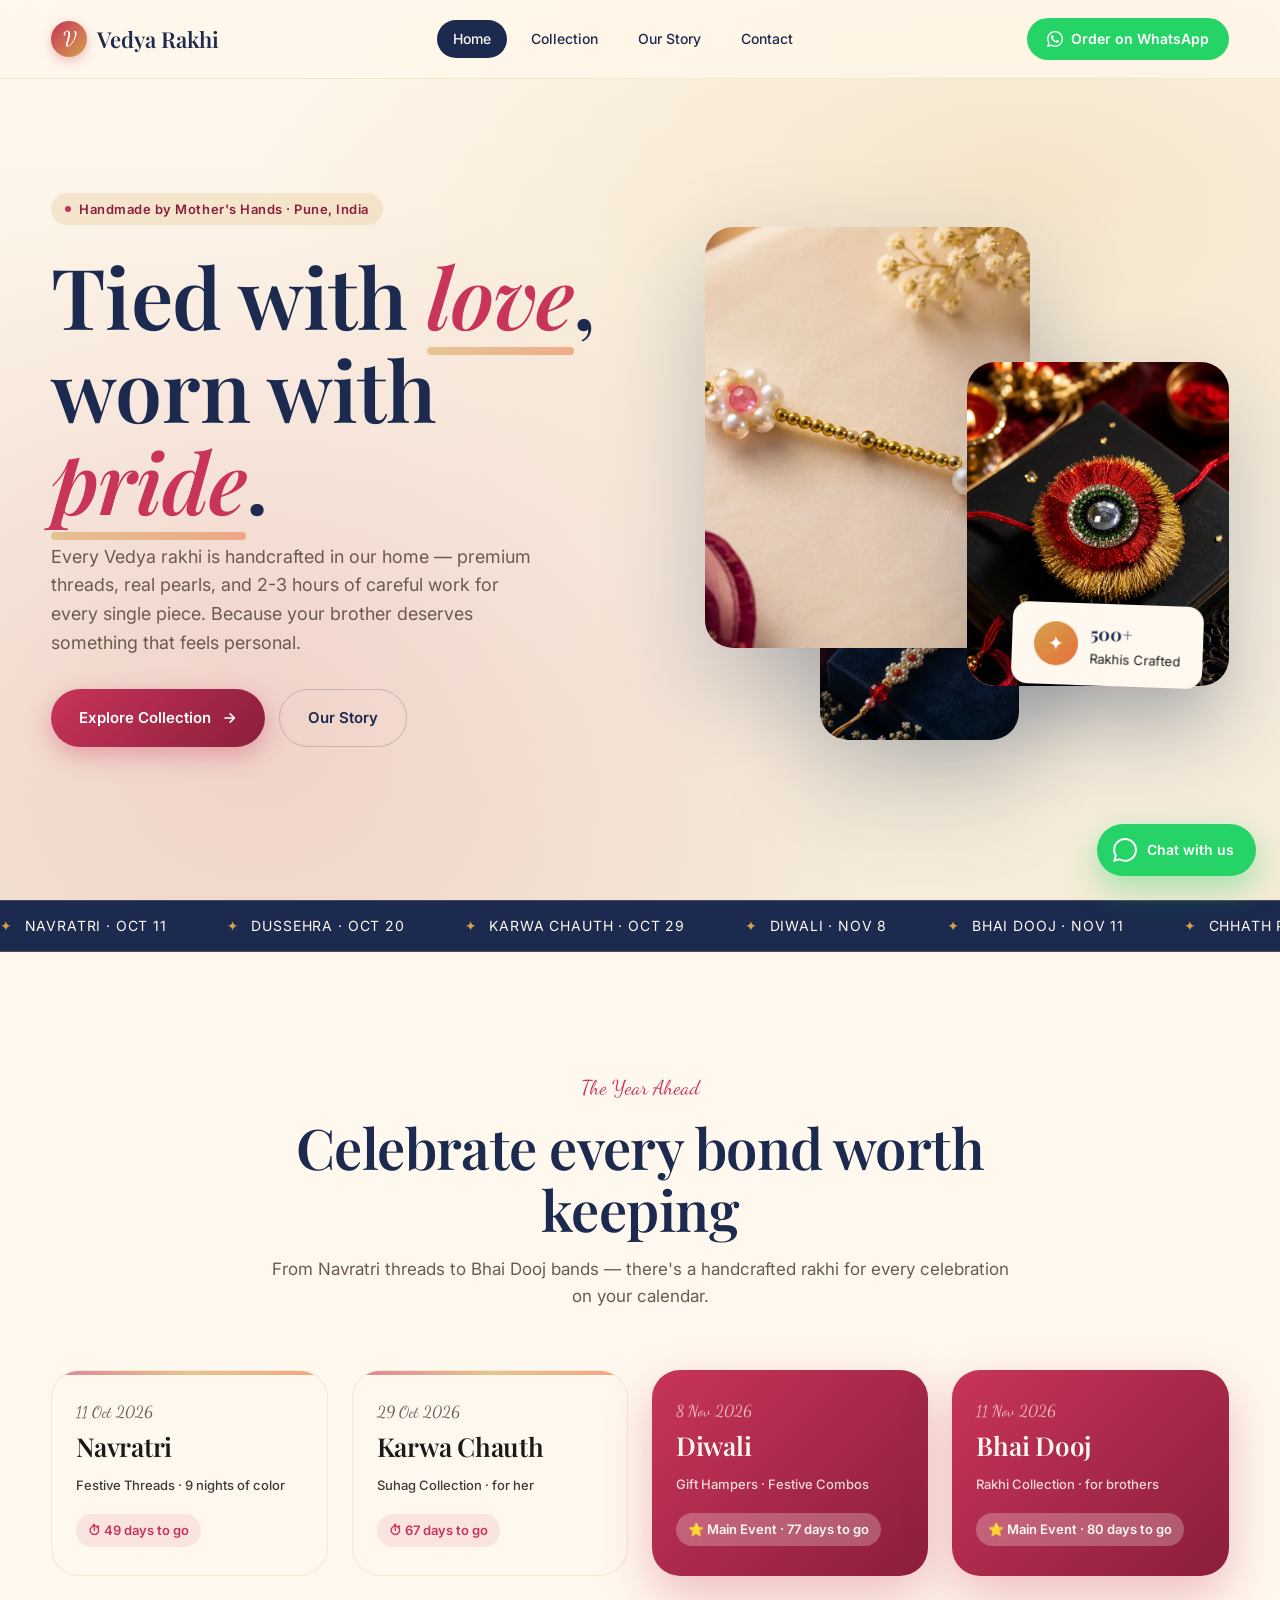
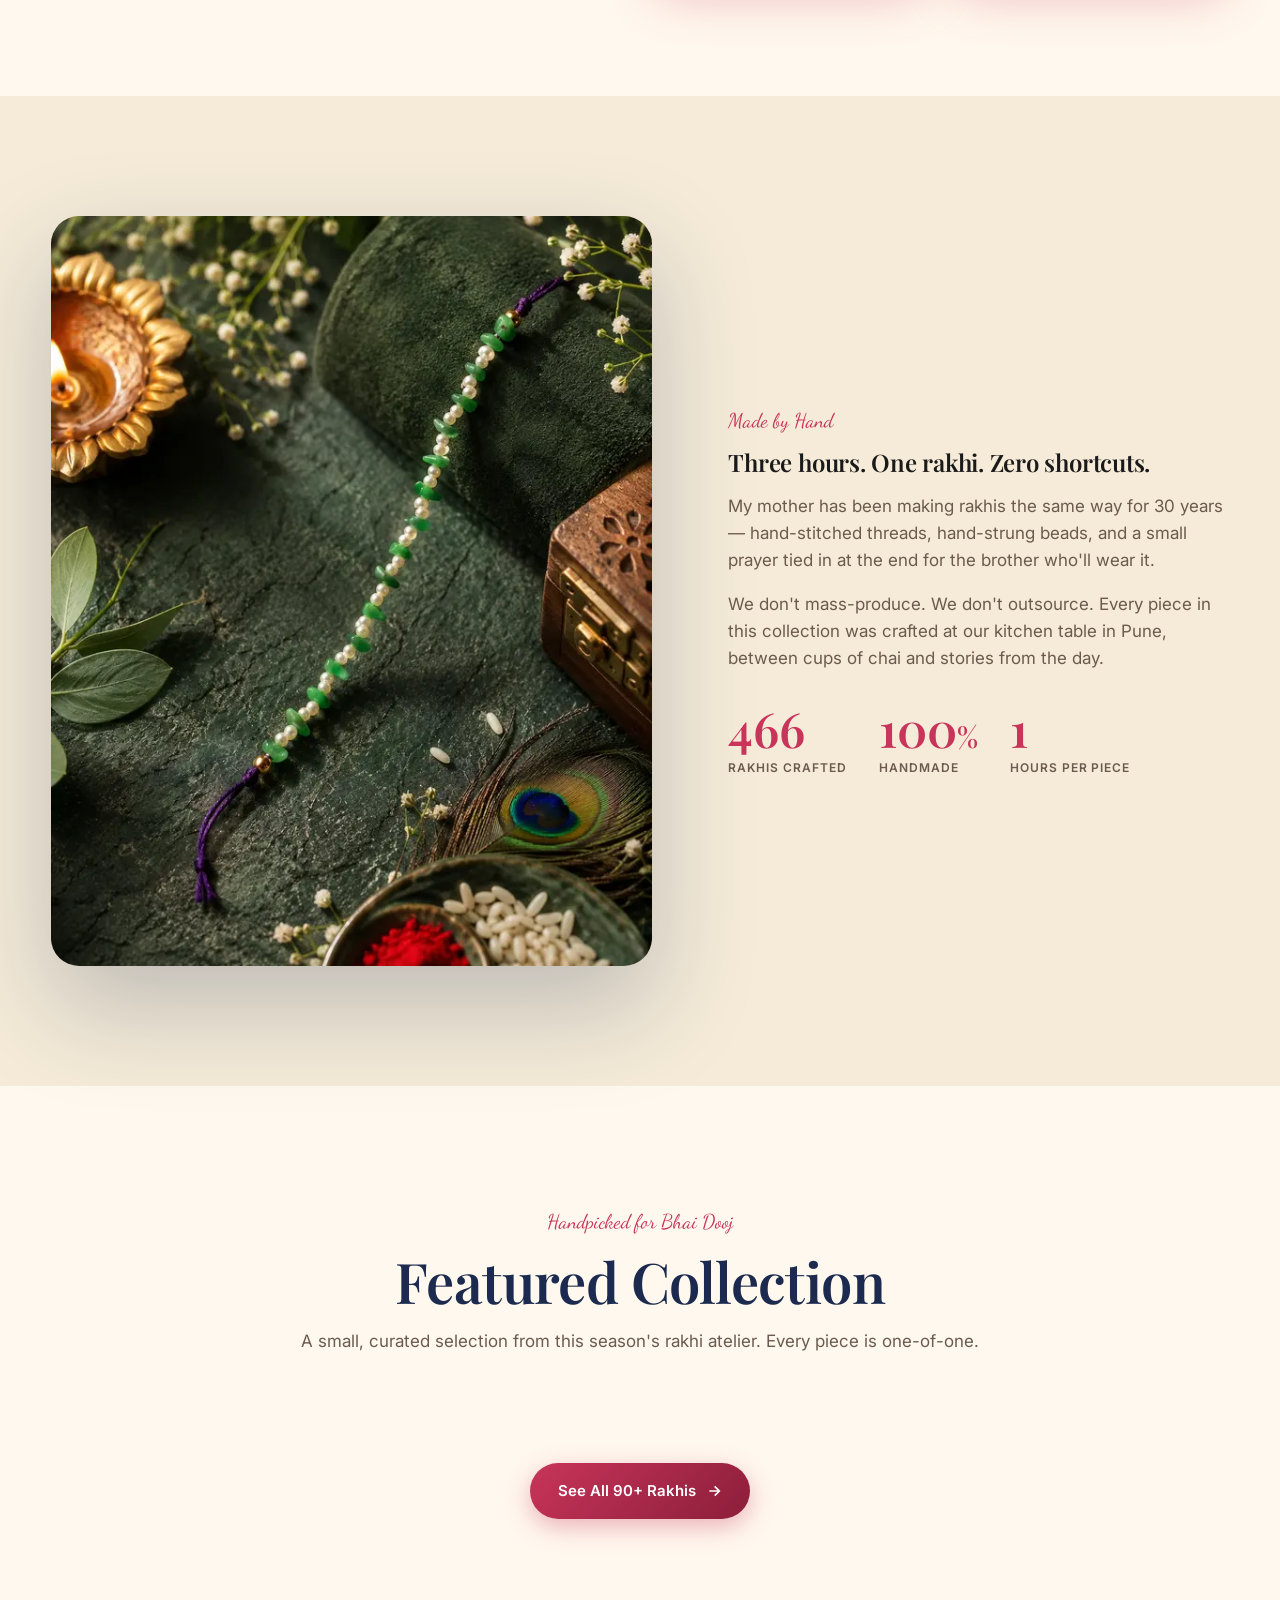
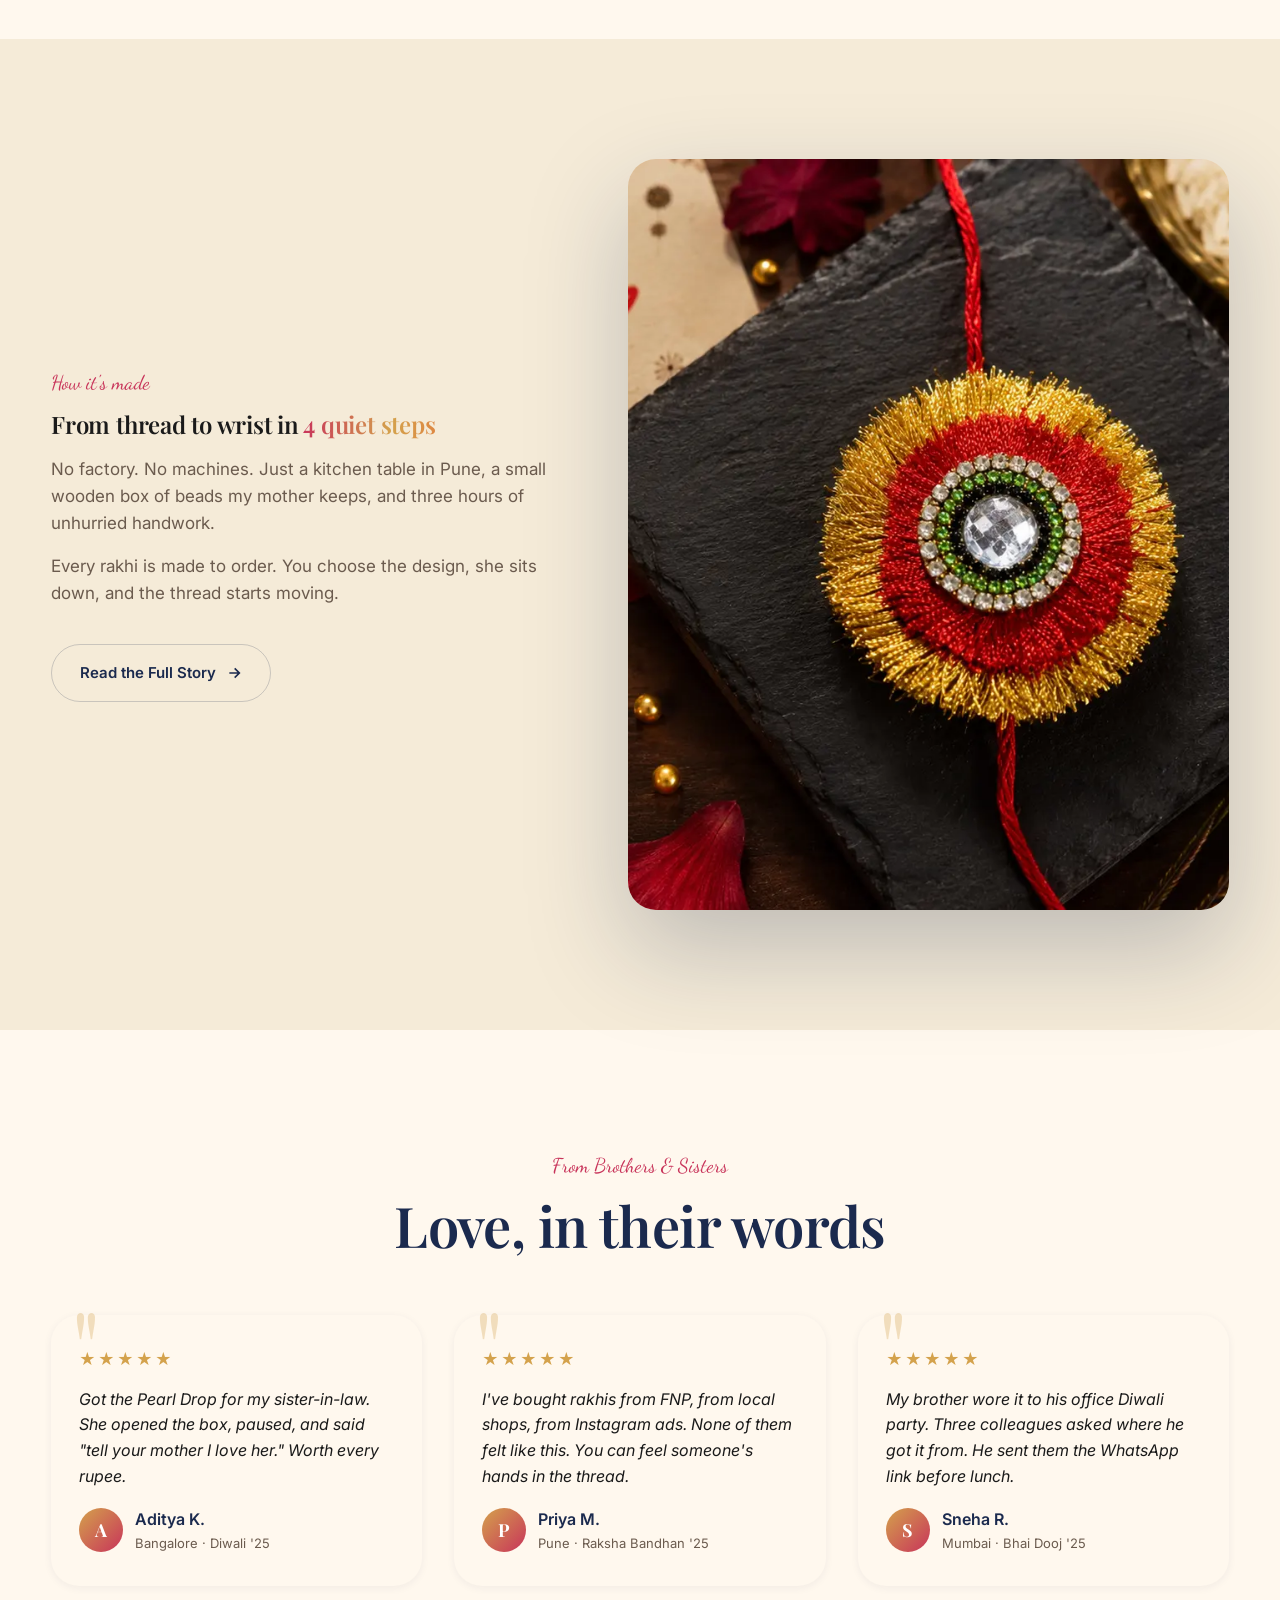
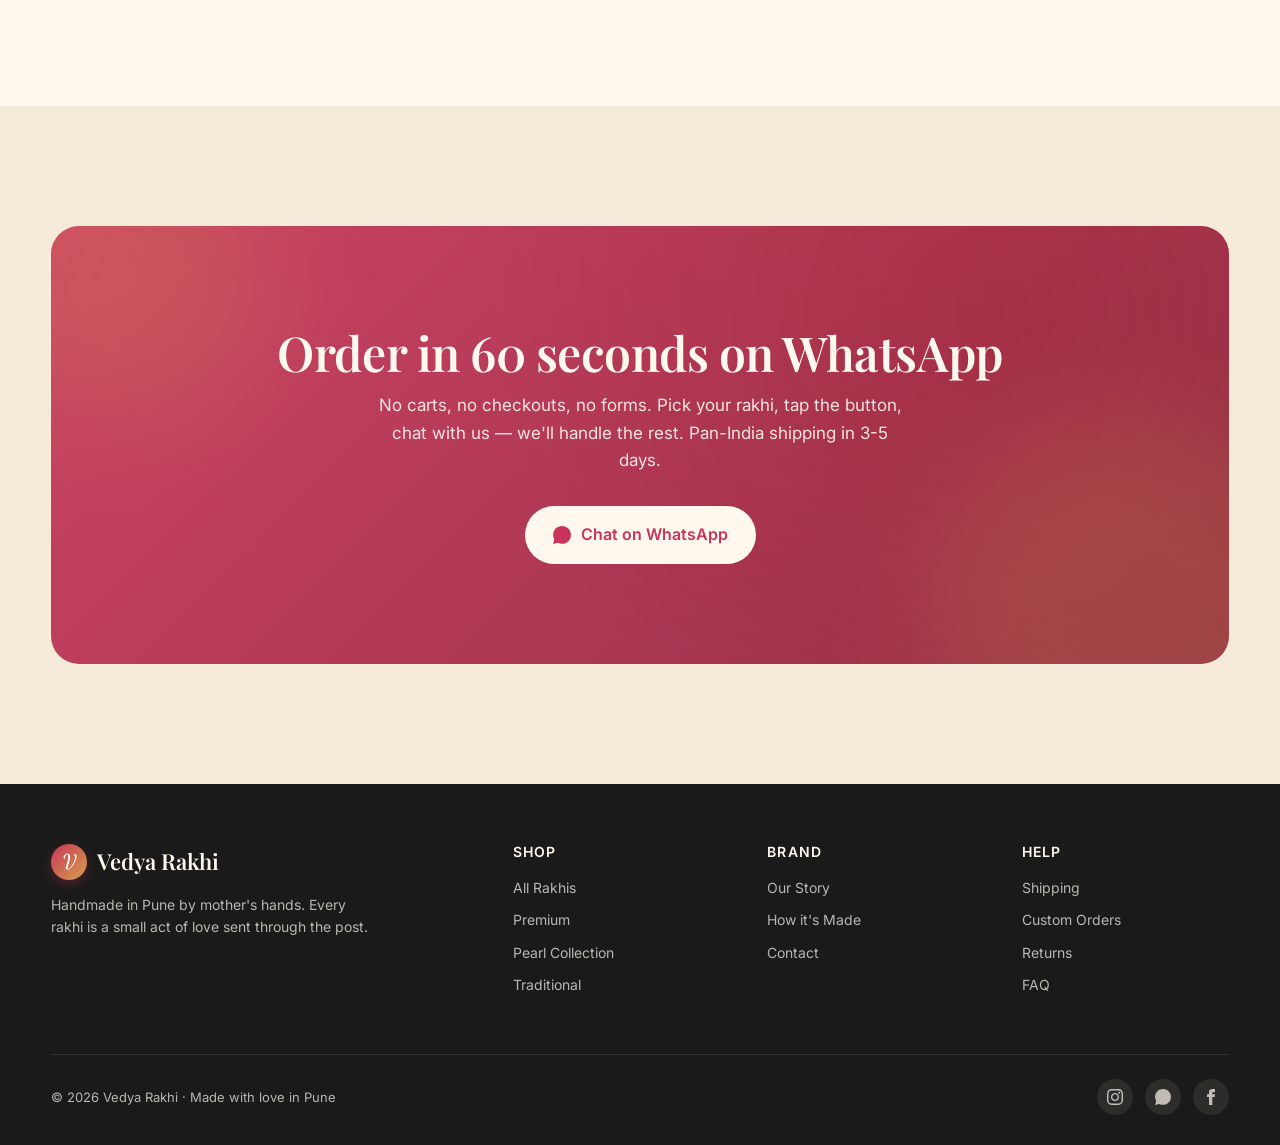
==== index.html @ b429a82b "Initial deploy: premium handmade rakhi site with 94 webp products, 14 banners, WhatsApp-first CTA" ====
<!DOCTYPE html>
<html lang="en">
<head>
  <meta charset="UTF-8">
  <meta name="viewport" content="width=device-width, initial-scale=1.0">
  <title>Vedya Rakhi — Handcrafted with Love, Tied with Tradition</title>
  <meta name="description" content="Handmade rakhis by mother's hands. Premium threads, beads, and gold — for Bhai Dooj, Diwali, and every bond worth celebrating.">
  <meta property="og:title" content="Vedya Rakhi — Handcrafted Rakhis">
  <meta property="og:description" content="Every rakhi tells a story — my mother's hands, your brother's smile.">
  <meta property="og:type" content="website">

  <link rel="preconnect" href="https://fonts.googleapis.com">
  <link rel="preconnect" href="https://fonts.gstatic.com" crossorigin>
  <link href="https://fonts.googleapis.com/css2?family=Inter:wght@400;500;600;700&family=Playfair+Display:ital,wght@0,400;0,500;0,600;0,700;1,400;1,500&family=Dancing+Script:wght@500;600;700&display=swap" rel="stylesheet">

  <link rel="stylesheet" href="assets/css/style.css">
  <link rel="icon" href="data:image/svg+xml,<svg xmlns='http://www.w3.org/2000/svg' viewBox='0 0 100 100'><text y='.9em' font-size='90' font-family='Dancing Script'>V</text></svg>">
</head>
<body>

  <!-- NAV -->
  <nav class="nav">
    <div class="container nav__inner">
      <a href="index.html" class="nav__logo">
        <span class="nav__logo-mark">V</span>
        Vedya Rakhi
      </a>
      <div class="nav__links">
        <a href="index.html" class="nav__link active">Home</a>
        <a href="collection.html" class="nav__link">Collection</a>
        <a href="about.html" class="nav__link">Our Story</a>
        <a href="contact.html" class="nav__link">Contact</a>
      </div>
      <a href="https://wa.me/91XXXXXXXXXX?text=Hi%20Vedya%20Rakhi%2C%20I%27d%20like%20to%20order" class="nav__cta" target="_blank" rel="noopener">
        <svg viewBox="0 0 24 24" width="16" height="16" fill="currentColor"><path d="M.057 24l1.687-6.163c-1.041-1.804-1.588-3.849-1.587-5.946.003-6.556 5.338-11.891 11.893-11.891 3.181.001 6.167 1.24 8.413 3.488 2.245 2.248 3.481 5.236 3.48 8.414-.003 6.557-5.338 11.892-11.893 11.892-1.99-.001-3.951-.5-5.688-1.448L.057 24zm6.597-3.807c1.676.995 3.276 1.591 5.392 1.592 5.448 0 9.886-4.434 9.889-9.885.002-5.462-4.415-9.89-9.881-9.892-5.452 0-9.887 4.434-9.889 9.884-.001 2.225.651 3.891 1.746 5.634l-.999 3.648 3.742-.981zm11.387-5.464c-.074-.124-.272-.198-.57-.347-.297-.149-1.758-.868-2.031-.967-.272-.099-.47-.149-.669.149-.198.297-.768.967-.941 1.165-.173.198-.347.223-.644.074-.297-.149-1.255-.462-2.39-1.475-.883-.788-1.48-1.761-1.653-2.059-.173-.297-.018-.458.13-.606.134-.133.297-.347.446-.521.151-.172.2-.296.3-.495.099-.198.05-.372-.025-.521-.075-.148-.669-1.611-.916-2.206-.242-.579-.487-.501-.669-.51l-.57-.01c-.198 0-.52.074-.792.372s-1.04 1.016-1.04 2.479 1.065 2.876 1.213 3.074c.149.198 2.095 3.2 5.076 4.487.709.306 1.263.489 1.694.626.712.226 1.36.194 1.872.118.571-.085 1.758-.719 2.006-1.413.248-.695.248-1.29.173-1.414z"/></svg>
        Order on WhatsApp
      </a>
      <button class="nav__burger" aria-label="Menu"><span></span></button>
    </div>
  </nav>

  <!-- HERO -->
  <header class="hero">
    <div class="hero__bg"></div>
    <div class="container hero__inner">
      <div class="hero__copy">
        <span class="hero__eyebrow">Handmade by Mother's Hands · Pune, India</span>
        <h1 class="hero__title">
          Tied with <em>love</em>,<br>
          worn with <em>pride</em>.
        </h1>
        <p class="hero__sub">
          Every Vedya rakhi is handcrafted in our home — premium threads, real pearls,
          and 2-3 hours of careful work for every single piece. Because your brother
          deserves something that feels personal.
        </p>
        <div class="hero__ctas">
          <a href="collection.html" class="btn btn--primary">
            Explore Collection
            <svg class="btn__arrow" width="16" height="16" viewBox="0 0 24 24" fill="none" stroke="currentColor" stroke-width="2.5"><path d="M5 12h14M13 5l7 7-7 7"/></svg>
          </a>
          <a href="#story" class="btn btn--ghost">Our Story</a>
        </div>
      </div>

      <div class="hero__visual">
        <div class="hero__card hero__card--1">
          <img src="assets/images/banners_web/Aug_28__2026__07_28_49_PM.webp" alt="Pearl and gold rakhi" loading="eager">
        </div>
        <div class="hero__card hero__card--2">
          <img src="assets/images/products_web/Aug_31__2026__02_58_04_PM.webp" alt="Red and gold traditional rakhi" loading="eager">
        </div>
        <div class="hero__card hero__card--3">
          <img src="assets/images/products_web/Sep_1__2026__04_35_00_PM.webp" alt="Navy pearl rakhi" loading="lazy">
        </div>
        <div class="hero__badge">
          <div class="hero__badge-icon">✦</div>
          <div class="hero__badge-text">
            <strong>500+</strong>
            Rakhis Crafted
          </div>
        </div>
      </div>
    </div>
  </header>

  <!-- MARQUEE -->
  <div class="marquee">
    <div class="marquee__track">
      <span class="marquee__item">Navratri · Oct 11</span>
      <span class="marquee__item">Dussehra · Oct 20</span>
      <span class="marquee__item">Karwa Chauth · Oct 29</span>
      <span class="marquee__item">Diwali · Nov 8</span>
      <span class="marquee__item">Bhai Dooj · Nov 11</span>
      <span class="marquee__item">Chhath Puja · Nov 18</span>
      <span class="marquee__item">Guru Nanak Jayanti · Nov 25</span>
      <span class="marquee__item">Christmas · Dec 25</span>
      <span class="marquee__item">New Year · Jan 1</span>
    </div>
  </div>

  <!-- FESTIVALS -->
  <section class="section">
    <div class="container">
      <div class="section__head reveal">
        <span class="section__kicker">The Year Ahead</span>
        <h2 class="section__title">Celebrate every bond worth keeping</h2>
        <p class="section__lede">From Navratri threads to Bhai Dooj bands — there's a handcrafted rakhi for every celebration on your calendar.</p>
      </div>
      <div class="festivals">
        <article class="festival reveal reveal--delay-1">
          <span class="festival__date">11 Oct 2026</span>
          <h3 class="festival__name">Navratri</h3>
          <p class="festival__cat">Festive Threads · 9 nights of color</p>
          <span class="festival__countdown">⏱ 49 days to go</span>
        </article>
        <article class="festival reveal reveal--delay-2">
          <span class="festival__date">29 Oct 2026</span>
          <h3 class="festival__name">Karwa Chauth</h3>
          <p class="festival__cat">Suhag Collection · for her</p>
          <span class="festival__countdown">⏱ 67 days to go</span>
        </article>
        <article class="festival festival--main reveal reveal--delay-3">
          <span class="festival__date">8 Nov 2026</span>
          <h3 class="festival__name">Diwali</h3>
          <p class="festival__cat">Gift Hampers · Festive Combos</p>
          <span class="festival__countdown">⭐ Main Event · 77 days to go</span>
        </article>
        <article class="festival festival--main reveal reveal--delay-4">
          <span class="festival__date">11 Nov 2026</span>
          <h3 class="festival__name">Bhai Dooj</h3>
          <p class="festival__cat">Rakhi Collection · for brothers</p>
          <span class="festival__countdown">⭐ Main Event · 80 days to go</span>
        </article>
      </div>
    </div>
  </section>

  <!-- SHOWCASE 1 — Story -->
  <section class="section section--alt" id="story">
    <div class="container">
      <div class="showcase">
        <div class="showcase__visual reveal">
          <img src="assets/images/products_web/Sep_1__2026__04_20_37_PM.webp" alt="Premium rakhi by mother's hands" loading="lazy">
          <div class="showcase__visual-decor"></div>
        </div>
        <div class="showcase__copy reveal reveal--delay-1">
          <span class="section__kicker">Made by Hand</span>
          <h2>Three hours. One rakhi. Zero shortcuts.</h2>
          <p>
            My mother has been making rakhis the same way for 30 years —
            hand-stitched threads, hand-strung beads, and a small prayer tied in
            at the end for the brother who'll wear it.
          </p>
          <p>
            We don't mass-produce. We don't outsource. Every piece in this collection
            was crafted at our kitchen table in Pune, between cups of chai and stories
            from the day.
          </p>
          <div class="showcase__stats">
            <div>
              <div class="showcase__stat-num" data-counter="500">0</div>
              <div class="showcase__stat-label">Rakhis Crafted</div>
            </div>
            <div>
              <div class="showcase__stat-num">100<span style="font-size:0.6em">%</span></div>
              <div class="showcase__stat-label">Handmade</div>
            </div>
            <div>
              <div class="showcase__stat-num" data-counter="2">0</div>
              <div class="showcase__stat-label">Hours per Piece</div>
            </div>
          </div>
        </div>
      </div>
    </div>
  </section>

  <!-- FEATURED PRODUCTS -->
  <section class="section">
    <div class="container">
      <div class="section__head reveal">
        <span class="section__kicker">Handpicked for Bhai Dooj</span>
        <h2 class="section__title">Featured Collection</h2>
        <p class="section__lede">A small, curated selection from this season's rakhi atelier. Every piece is one-of-one.</p>
      </div>

      <div class="products" id="featured"></div>

      <div style="text-align:center;margin-top:48px" class="reveal">
        <a href="collection.html" class="btn btn--primary">
          See All 90+ Rakhis
          <svg class="btn__arrow" width="16" height="16" viewBox="0 0 24 24" fill="none" stroke="currentColor" stroke-width="2.5"><path d="M5 12h14M13 5l7 7-7 7"/></svg>
        </a>
      </div>
    </div>
  </section>

  <!-- SHOWCASE 2 — Process -->
  <section class="section section--alt">
    <div class="container">
      <div class="showcase showcase--reverse">
        <div class="showcase__copy reveal">
          <span class="section__kicker">How it's made</span>
          <h2>From thread to wrist in <span class="gradient-text">4 quiet steps</span></h2>
          <p>No factory. No machines. Just a kitchen table in Pune, a small wooden box of beads my mother keeps, and three hours of unhurried handwork.</p>
          <p>Every rakhi is made to order. You choose the design, she sits down, and the thread starts moving.</p>
          <a href="about.html" class="btn btn--ghost" style="margin-top:20px">
            Read the Full Story
            <svg class="btn__arrow" width="16" height="16" viewBox="0 0 24 24" fill="none" stroke="currentColor" stroke-width="2.5"><path d="M5 12h14M13 5l7 7-7 7"/></svg>
          </a>
        </div>
        <div class="showcase__visual reveal reveal--delay-1">
          <img src="assets/images/banners_web/Aug_31__2026__03_02_08_PM.webp" alt="Rakhi crafting process" loading="lazy">
          <div class="showcase__visual-decor"></div>
        </div>
      </div>
    </div>
  </section>

  <!-- TESTIMONIALS -->
  <section class="section">
    <div class="container">
      <div class="section__head reveal">
        <span class="section__kicker">From Brothers & Sisters</span>
        <h2 class="section__title">Love, in their words</h2>
      </div>
      <div class="testimonials">
        <article class="testimonial reveal">
          <div class="testimonial__stars">★★★★★</div>
          <p class="testimonial__quote">Got the Pearl Drop for my sister-in-law. She opened the box, paused, and said "tell your mother I love her." Worth every rupee.</p>
          <div class="testimonial__author">
            <div class="testimonial__avatar">A</div>
            <div>
              <div class="testimonial__name">Aditya K.</div>
              <div class="testimonial__meta">Bangalore · Diwali '25</div>
            </div>
          </div>
        </article>
        <article class="testimonial reveal reveal--delay-1">
          <div class="testimonial__stars">★★★★★</div>
          <p class="testimonial__quote">I've bought rakhis from FNP, from local shops, from Instagram ads. None of them felt like this. You can feel someone's hands in the thread.</p>
          <div class="testimonial__author">
            <div class="testimonial__avatar">P</div>
            <div>
              <div class="testimonial__name">Priya M.</div>
              <div class="testimonial__meta">Pune · Raksha Bandhan '25</div>
            </div>
          </div>
        </article>
        <article class="testimonial reveal reveal--delay-2">
          <div class="testimonial__stars">★★★★★</div>
          <p class="testimonial__quote">My brother wore it to his office Diwali party. Three colleagues asked where he got it from. He sent them the WhatsApp link before lunch.</p>
          <div class="testimonial__author">
            <div class="testimonial__avatar">S</div>
            <div>
              <div class="testimonial__name">Sneha R.</div>
              <div class="testimonial__meta">Mumbai · Bhai Dooj '25</div>
            </div>
          </div>
        </article>
      </div>
    </div>
  </section>

  <!-- CTA BANNER -->
  <section class="section section--alt">
    <div class="container">
      <div class="cta-banner reveal">
        <h2 class="cta-banner__title">Order in 60 seconds on WhatsApp</h2>
        <p class="cta-banner__sub">No carts, no checkouts, no forms. Pick your rakhi, tap the button, chat with us — we'll handle the rest. Pan-India shipping in 3-5 days.</p>
        <a href="https://wa.me/91XXXXXXXXXX?text=Hi%20Vedya%20Rakhi%2C%20I%27d%20like%20to%20order%20a%20rakhi" class="btn" target="_blank" rel="noopener">
          <svg viewBox="0 0 24 24" width="18" height="18" fill="currentColor"><path d="M.057 24l1.687-6.163c-1.041-1.804-1.588-3.849-1.587-5.946.003-6.556 5.338-11.891 11.893-11.891 3.181.001 6.167 1.24 8.413 3.488 2.245 2.248 3.481 5.236 3.48 8.414-.003 6.557-5.338 11.892-11.893 11.892-1.99-.001-3.951-.5-5.688-1.448L.057 24z"/></svg>
          Chat on WhatsApp
        </a>
      </div>
    </div>
  </section>

  <!-- FOOTER -->
  <footer class="footer">
    <div class="container">
      <div class="footer__grid">
        <div class="footer__brand">
          <a href="index.html" class="nav__logo" style="color:var(--ivory)">
            <span class="nav__logo-mark">V</span>
            Vedya Rakhi
          </a>
          <p>Handmade in Pune by mother's hands. Every rakhi is a small act of love sent through the post.</p>
        </div>
        <div class="footer__col">
          <h4>Shop</h4>
          <ul>
            <li><a href="collection.html">All Rakhis</a></li>
            <li><a href="collection.html?filter=premium">Premium</a></li>
            <li><a href="collection.html?filter=pearl">Pearl Collection</a></li>
            <li><a href="collection.html?filter=traditional">Traditional</a></li>
          </ul>
        </div>
        <div class="footer__col">
          <h4>Brand</h4>
          <ul>
            <li><a href="about.html">Our Story</a></li>
            <li><a href="about.html#process">How it's Made</a></li>
            <li><a href="contact.html">Contact</a></li>
          </ul>
        </div>
        <div class="footer__col">
          <h4>Help</h4>
          <ul>
            <li><a href="contact.html">Shipping</a></li>
            <li><a href="contact.html">Custom Orders</a></li>
            <li><a href="contact.html">Returns</a></li>
            <li><a href="contact.html">FAQ</a></li>
          </ul>
        </div>
      </div>
      <div class="footer__bottom">
        <span>© 2026 Vedya Rakhi · Made with love in Pune</span>
        <div class="footer__socials">
          <a href="#" aria-label="Instagram"><svg width="16" height="16" viewBox="0 0 24 24" fill="currentColor"><path d="M12 2.163c3.204 0 3.584.012 4.85.07 3.252.148 4.771 1.691 4.919 4.919.058 1.265.069 1.645.069 4.849 0 3.205-.012 3.584-.069 4.849-.149 3.225-1.664 4.771-4.919 4.919-1.266.058-1.644.07-4.85.07-3.204 0-3.584-.012-4.849-.07-3.26-.149-4.771-1.699-4.919-4.92-.058-1.265-.07-1.644-.07-4.849 0-3.204.013-3.583.07-4.849.149-3.227 1.664-4.771 4.919-4.919 1.266-.057 1.645-.069 4.849-.069zm0-2.163c-3.259 0-3.667.014-4.947.072-4.358.2-6.78 2.618-6.98 6.98-.059 1.281-.073 1.689-.073 4.948 0 3.259.014 3.668.072 4.948.2 4.358 2.618 6.78 6.98 6.98 1.281.058 1.689.072 4.948.072 3.259 0 3.668-.014 4.948-.072 4.354-.2 6.782-2.618 6.979-6.98.059-1.28.073-1.689.073-4.948 0-3.259-.014-3.667-.072-4.947-.196-4.354-2.617-6.78-6.979-6.98-1.281-.059-1.69-.073-4.949-.073zm0 5.838c-3.403 0-6.162 2.759-6.162 6.162s2.759 6.163 6.162 6.163 6.162-2.759 6.162-6.163c0-3.403-2.759-6.162-6.162-6.162zm0 10.162c-2.209 0-4-1.79-4-4 0-2.209 1.791-4 4-4s4 1.791 4 4c0 2.21-1.791 4-4 4zm6.406-11.845c-.796 0-1.441.645-1.441 1.44s.645 1.44 1.441 1.44c.795 0 1.439-.645 1.439-1.44s-.644-1.44-1.439-1.44z"/></svg></a>
          <a href="#" aria-label="WhatsApp"><svg width="16" height="16" viewBox="0 0 24 24" fill="currentColor"><path d="M.057 24l1.687-6.163c-1.041-1.804-1.588-3.849-1.587-5.946.003-6.556 5.338-11.891 11.893-11.891 3.181.001 6.167 1.24 8.413 3.488 2.245 2.248 3.481 5.236 3.48 8.414-.003 6.557-5.338 11.892-11.893 11.892-1.99-.001-3.951-.5-5.688-1.448L.057 24z"/></svg></a>
          <a href="#" aria-label="Facebook"><svg width="16" height="16" viewBox="0 0 24 24" fill="currentColor"><path d="M9 8h-3v4h3v12h5v-12h3.642l.358-4h-4v-1.667c0-.955.192-1.333 1.115-1.333h2.885v-5h-3.808c-3.596 0-5.192 1.583-5.192 4.615v3.385z"/></svg></a>
        </div>
      </div>
    </div>
  </footer>

  <!-- WHATSAPP FLOATING -->
  <a href="https://wa.me/91XXXXXXXXXX?text=Hi%20Vedya%20Rakhi%2C%20I%27d%20like%20to%20know%20more" class="wa-float" target="_blank" rel="noopener" aria-label="Chat on WhatsApp">
    <svg viewBox="0 0 24 24" fill="currentColor"><path d="M.057 24l1.687-6.163c-1.041-1.804-1.588-3.849-1.587-5.946.003-6.556 5.338-11.891 11.893-11.891 3.181.001 6.167 1.24 8.413 3.488 2.245 2.248 3.481 5.236 3.48 8.414-.003 6.557-5.338 11.892-11.893 11.892-1.99-.001-3.951-.5-5.688-1.448L.057 24zm6.597-3.807c1.676.995 3.276 1.591 5.392 1.592 5.448 0 9.886-4.434 9.889-9.885.002-5.462-4.415-9.89-9.881-9.892-5.452 0-9.887 4.434-9.889 9.884-.001 2.225.651 3.891 1.746 5.634l-.999 3.648 3.742-.981z"/></svg>
    <span class="wa-float__label">Chat with us</span>
  </a>

  <script src="assets/js/main.js"></script>
  <script>
    /* Featured product grid — render from manifest */
    (async () => {
      const r = await fetch('assets/manifest.json');
      const m = await r.json();
      // Pick 8 visually diverse featured
      const all = m.products;
      const curated = [
        all.find(p => p.file === 'Sep_1__2026__04_35_00_PM.png'),
        all.find(p => p.file === 'Aug_31__2026__02_58_04_PM.png'),
        all.find(p => p.file === 'Aug_31__2026__02_42_42_PM.png'),
        all.find(p => p.file === 'Sep_1__2026__04_24_11_PM.png'),
        all.find(p => p.file === 'Sep_1__2026__04_30_10_PM.png'),
        all.find(p => p.file === 'Aug_28__2026__08_44_51_PM.png'),
        all.find(p => p.file === 'Aug_28__2026__08_20_01_PM.png'),
        all.find(p => p.file === 'Aug_31__2026__01_58_24_PM.png'),
      ].filter(Boolean);

      const root = document.getElementById('featured');
      root.innerHTML = curated.map((p, i) => `
        <article class="product reveal reveal--delay-${i % 4 + 1} in" data-style="${p.style}">
          <div class="product__media">
            <div class="product__media-inner">
              <img src="assets/images/products_web/${p.file_webp}" alt="${p.name} — handmade rakhi" loading="lazy">
            </div>
            <div class="product__badges">
              <span class="badge badge--handmade">Handmade</span>
              ${i < 2 ? '<span class="badge badge--trending">Trending</span>' : ''}
              ${i === 0 ? '<span class="badge badge--new">New</span>' : ''}
            </div>
            <div class="product__quickview">
              <button class="product__quickview-btn" onclick="window.open('https://wa.me/91XXXXXXXXXX?text=${encodeURIComponent(`Hi Vedya Rakhi, I'm interested in the ${p.name} (₹${p.price})`)}', '_blank')">Order Now</button>
            </div>
          </div>
          <div class="product__body">
            <div class="product__style">${p.style}</div>
            <h3 class="product__name">${p.name}</h3>
            <div class="product__price">
              <span class="product__price-now">₹${p.price}</span>
              <span class="product__price-was">₹${Math.round(p.price * 1.4 / 10) * 10}</span>
            </div>
            <div class="product__cta">
              <a href="https://wa.me/91XXXXXXXXXX?text=${encodeURIComponent(`Hi Vedya Rakhi, I'm interested in the ${p.name} (₹${p.price})`)}" class="btn btn--whatsapp" target="_blank" rel="noopener">WhatsApp</a>
              <button class="btn btn--ghost" aria-label="Save">♥</button>
            </div>
          </div>
        </article>
      `).join('');

      // Re-observe new reveal elements
      const io = new IntersectionObserver((entries) => {
        entries.forEach(e => {
          if (e.isIntersecting) {
            e.target.classList.add('in');
            io.unobserve(e.target);
          }
        });
      }, { threshold: 0.12 });
      root.querySelectorAll('.reveal').forEach(el => io.observe(el));
    })();
  </script>

</body>
</html>
---- assets/css/style.css ----
/* ============================================
   VEDYA RAKHI — Premium Handmade Rakhi Site
   Style: warm, festive, anti-AI-slop, magazine
   ============================================ */

/* ---------- DESIGN TOKENS ---------- */
:root {
  --red:        #C8345A;
  --red-deep:   #8B1E3A;
  --gold:       #D4A24C;
  --gold-light: #F0D78C;
  --saffron:    #E76F3A;
  --navy:       #1B2A4E;
  --ivory:      #FFF8EE;
  --cream:      #F5EBD8;
  --charcoal:   #1A1A1A;
  --muted:      #6B5B4E;

  --shadow-sm:  0 2px 8px rgba(27,42,78,0.06);
  --shadow-md:  0 8px 24px rgba(27,42,78,0.10);
  --shadow-lg:  0 20px 60px rgba(27,42,78,0.18);
  --shadow-xl:  0 40px 100px rgba(27,42,78,0.25);

  --radius-sm:  8px;
  --radius-md:  16px;
  --radius-lg:  28px;
  --radius-pill: 999px;

  --ease-out:   cubic-bezier(.16,1,.3,1);
  --ease-bounce: cubic-bezier(.34,1.56,.64,1);

  --container:  1280px;
  --gutter:     clamp(20px, 4vw, 60px);
}

/* ---------- RESET ---------- */
*, *::before, *::after { box-sizing: border-box; margin: 0; padding: 0; }
html { scroll-behavior: smooth; -webkit-text-size-adjust: 100%; }
body {
  font-family: 'Inter', system-ui, -apple-system, sans-serif;
  font-size: 16px;
  line-height: 1.6;
  color: var(--charcoal);
  background: var(--ivory);
  overflow-x: hidden;
  -webkit-font-smoothing: antialiased;
  -moz-osx-font-smoothing: grayscale;
}
img { max-width: 100%; height: auto; display: block; }
a { color: inherit; text-decoration: none; }
button { font: inherit; cursor: pointer; border: none; background: none; }

/* ---------- TYPOGRAPHY ---------- */
h1, h2, h3, h4 {
  font-family: 'Playfair Display', 'Cormorant Garamond', Georgia, serif;
  font-weight: 600;
  line-height: 1.1;
  letter-spacing: -0.01em;
}
.serif-italic { font-style: italic; font-family: 'Playfair Display', serif; }
.script {
  font-family: 'Dancing Script', 'Brush Script MT', cursive;
  font-weight: 600;
}

/* ---------- LAYOUT ---------- */
.container {
  width: 100%;
  max-width: var(--container);
  margin: 0 auto;
  padding: 0 var(--gutter);
}

/* ============================================
   NAV — sticky, glassmorphic
   ============================================ */
.nav {
  position: fixed; top: 0; left: 0; right: 0;
  z-index: 100;
  padding: 18px 0;
  background: rgba(255, 248, 238, 0.78);
  backdrop-filter: saturate(180%) blur(20px);
  -webkit-backdrop-filter: saturate(180%) blur(20px);
  border-bottom: 1px solid rgba(212, 162, 76, 0.18);
  transition: padding 0.3s var(--ease-out), background 0.3s;
}
.nav.scrolled {
  padding: 10px 0;
  background: rgba(255, 248, 238, 0.94);
}
.nav__inner {
  display: flex; align-items: center; justify-content: space-between;
  gap: 32px;
}
.nav__logo {
  display: flex; align-items: center; gap: 10px;
  font-family: 'Playfair Display', serif;
  font-size: 22px; font-weight: 600;
  color: var(--navy);
}
.nav__logo-mark {
  width: 36px; height: 36px;
  border-radius: 50%;
  background: linear-gradient(135deg, var(--red), var(--gold));
  display: grid; place-items: center;
  font-family: 'Dancing Script', cursive;
  color: white; font-size: 20px;
  box-shadow: 0 4px 12px rgba(200,52,90,0.3);
}
.nav__links { display: flex; gap: 8px; }
.nav__link {
  padding: 8px 16px;
  font-size: 14px; font-weight: 500;
  color: var(--navy);
  border-radius: var(--radius-pill);
  transition: background 0.2s, color 0.2s;
  position: relative;
}
.nav__link:hover { background: rgba(212,162,76,0.15); }
.nav__link.active { background: var(--navy); color: var(--ivory); }
.nav__cta {
  display: inline-flex; align-items: center; gap: 8px;
  padding: 10px 20px;
  background: var(--whatsapp, #25D366);
  color: white; font-weight: 600; font-size: 14px;
  border-radius: var(--radius-pill);
  transition: transform 0.2s var(--ease-bounce);
}
.nav__cta:hover { transform: translateY(-2px) scale(1.03); }

/* hamburger mobile */
.nav__burger { display: none; }
@media (max-width: 768px) {
  .nav__links { display: none; }
  .nav__burger {
    display: grid; place-items: center;
    width: 40px; height: 40px;
    border-radius: 50%;
    background: rgba(212,162,76,0.18);
  }
  .nav__burger span {
    display: block; width: 18px; height: 2px;
    background: var(--navy);
    position: relative;
  }
  .nav__burger span::before, .nav__burger span::after {
    content: ''; position: absolute; left: 0; width: 100%; height: 2px;
    background: var(--navy);
  }
  .nav__burger span::before { top: -6px; }
  .nav__burger span::after { top: 6px; }
}

/* ============================================
   HERO — split, parallax, scroll-driven
   ============================================ */
.hero {
  position: relative;
  min-height: 100vh;
  display: grid;
  align-items: center;
  padding: 120px 0 80px;
  overflow: hidden;
}
.hero__bg {
  position: absolute; inset: 0;
  background:
    radial-gradient(ellipse 60% 50% at 80% 20%, rgba(212,162,76,0.20), transparent),
    radial-gradient(ellipse 50% 60% at 20% 80%, rgba(200,52,90,0.15), transparent),
    linear-gradient(180deg, var(--ivory) 0%, var(--cream) 100%);
  z-index: -2;
}
.hero__inner {
  display: grid;
  grid-template-columns: 1.1fr 1fr;
  gap: clamp(40px, 6vw, 80px);
  align-items: center;
}
.hero__copy { position: relative; z-index: 2; }
.hero__eyebrow {
  display: inline-flex; align-items: center; gap: 8px;
  padding: 6px 14px;
  background: rgba(212,162,76,0.18);
  color: var(--red-deep);
  font-size: 13px; font-weight: 600; letter-spacing: 0.04em;
  border-radius: var(--radius-pill);
  margin-bottom: 24px;
  animation: slideDown 0.8s var(--ease-out);
}
.hero__eyebrow::before {
  content: ''; width: 6px; height: 6px;
  background: var(--red);
  border-radius: 50%;
  animation: pulse 2s infinite;
}
.hero__title {
  font-size: clamp(40px, 7vw, 84px);
  color: var(--navy);
  margin-bottom: 16px;
  animation: slideUp 0.9s var(--ease-out) 0.1s both;
}
.hero__title em {
  font-style: italic;
  color: var(--red);
  position: relative;
}
.hero__title em::after {
  content: '';
  position: absolute; left: 0; right: 0; bottom: -4px;
  height: 8px;
  background: linear-gradient(90deg, var(--gold) 0%, var(--saffron) 100%);
  border-radius: 4px;
  opacity: 0.5;
  transform-origin: left;
  animation: expandLine 1.2s var(--ease-out) 0.6s both;
}
.hero__sub {
  font-size: clamp(16px, 1.4vw, 19px);
  color: var(--muted);
  max-width: 480px;
  margin-bottom: 32px;
  animation: slideUp 0.9s var(--ease-out) 0.2s both;
}
.hero__ctas {
  display: flex; gap: 14px; flex-wrap: wrap;
  animation: slideUp 0.9s var(--ease-out) 0.3s both;
}
.btn {
  display: inline-flex; align-items: center; gap: 10px;
  padding: 16px 28px;
  font-size: 15px; font-weight: 600;
  border-radius: var(--radius-pill);
  transition: transform 0.25s var(--ease-bounce), box-shadow 0.25s;
}
.btn:hover { transform: translateY(-3px); }
.btn--primary {
  background: linear-gradient(135deg, var(--red) 0%, var(--red-deep) 100%);
  color: white;
  box-shadow: 0 8px 24px rgba(200,52,90,0.35);
}
.btn--primary:hover { box-shadow: 0 14px 32px rgba(200,52,90,0.45); }
.btn--ghost {
  background: transparent;
  color: var(--navy);
  border: 1.5px solid rgba(27,42,78,0.2);
}
.btn--ghost:hover {
  background: var(--navy);
  color: var(--ivory);
  border-color: var(--navy);
}
.btn--whatsapp {
  background: #25D366;
  color: white;
  box-shadow: 0 8px 24px rgba(37,211,102,0.35);
}
.btn--whatsapp:hover { box-shadow: 0 14px 32px rgba(37,211,102,0.45); }
.btn__arrow {
  transition: transform 0.25s;
}
.btn:hover .btn__arrow { transform: translateX(4px); }

/* HERO — visual side (stacked floating cards) */
.hero__visual {
  position: relative;
  height: clamp(420px, 60vh, 620px);
  animation: fadeIn 1.2s var(--ease-out) 0.4s both;
}
.hero__card {
  position: absolute;
  border-radius: var(--radius-lg);
  overflow: hidden;
  box-shadow: var(--shadow-xl);
  background: var(--cream);
  will-change: transform;
}
.hero__card img {
  width: 100%; height: 100%; object-fit: cover;
}
.hero__card--1 {
  width: 62%; height: 78%;
  top: 5%; left: 0;
  transform: rotate(-3deg);
  z-index: 2;
  animation: floatA 7s ease-in-out infinite;
}
.hero__card--2 {
  width: 50%; height: 60%;
  top: 30%; right: 0;
  transform: rotate(5deg);
  z-index: 3;
  animation: floatB 8s ease-in-out infinite;
}
.hero__card--3 {
  width: 38%; height: 45%;
  bottom: 0; left: 22%;
  transform: rotate(-7deg);
  z-index: 1;
  animation: floatA 9s ease-in-out infinite 1s;
}
.hero__badge {
  position: absolute;
  bottom: 10%; right: 5%;
  background: var(--ivory);
  padding: 16px 22px;
  border-radius: var(--radius-md);
  box-shadow: var(--shadow-lg);
  display: flex; align-items: center; gap: 12px;
  z-index: 4;
  transform: rotate(2deg);
  animation: floatB 6s ease-in-out infinite;
}
.hero__badge-icon {
  width: 44px; height: 44px;
  border-radius: 50%;
  background: linear-gradient(135deg, var(--gold), var(--saffron));
  display: grid; place-items: center;
  color: white; font-size: 20px;
}
.hero__badge-text { font-size: 13px; }
.hero__badge-text strong { display: block; font-size: 18px; font-family: 'Playfair Display', serif; color: var(--navy); }

/* ============================================
   MARQUEE STRIP — festival dates ticker
   ============================================ */
.marquee {
  background: var(--navy);
  color: var(--ivory);
  padding: 14px 0;
  overflow: hidden;
  border-top: 1px solid rgba(212,162,76,0.3);
  border-bottom: 1px solid rgba(212,162,76,0.3);
}
.marquee__track {
  display: flex; gap: 60px;
  animation: marquee 35s linear infinite;
  white-space: nowrap;
  width: max-content;
}
.marquee__item {
  display: inline-flex; align-items: center; gap: 12px;
  font-size: 14px; letter-spacing: 0.06em; text-transform: uppercase;
}
.marquee__item::before {
  content: '✦'; color: var(--gold);
}

/* ============================================
   SECTION CHROME
   ============================================ */
.section { padding: clamp(60px, 10vw, 120px) 0; position: relative; }
.section--alt { background: var(--cream); }
.section--dark {
  background: var(--navy);
  color: var(--ivory);
}
.section__head { max-width: 760px; margin: 0 auto 60px; text-align: center; }
.section__kicker {
  display: inline-block;
  font-family: 'Dancing Script', cursive;
  font-size: 20px;
  color: var(--red);
  margin-bottom: 12px;
}
.section--dark .section__kicker { color: var(--gold); }
.section__title {
  font-size: clamp(32px, 5vw, 56px);
  color: var(--navy);
  margin-bottom: 16px;
}
.section--dark .section__title { color: var(--ivory); }
.section__lede {
  font-size: 17px;
  color: var(--muted);
}
.section--dark .section__lede { color: rgba(255,248,238,0.7); }

/* ============================================
   PRODUCT GRID — 3D tilt cards
   ============================================ */
.products {
  display: grid;
  grid-template-columns: repeat(auto-fill, minmax(280px, 1fr));
  gap: 28px;
}
.product {
  position: relative;
  border-radius: var(--radius-lg);
  overflow: hidden;
  background: var(--ivory);
  box-shadow: var(--shadow-sm);
  transition: transform 0.5s var(--ease-out), box-shadow 0.5s;
  transform-style: preserve-3d;
  cursor: pointer;
}
.product:hover {
  transform: translateY(-8px) rotateX(2deg);
  box-shadow: var(--shadow-lg);
}
.product__media {
  position: relative;
  aspect-ratio: 1/1;
  overflow: hidden;
  background: linear-gradient(135deg, var(--cream), var(--ivory));
}
.product__media img {
  width: 100%; height: 100%;
  object-fit: cover;
  transition: transform 0.7s var(--ease-out);
}
.product:hover .product__media img { transform: scale(1.08); }
.product__badges {
  position: absolute; top: 14px; left: 14px;
  display: flex; gap: 6px; flex-wrap: wrap;
  z-index: 2;
}
.badge {
  padding: 5px 11px;
  font-size: 11px; font-weight: 700; letter-spacing: 0.05em;
  text-transform: uppercase;
  border-radius: var(--radius-pill);
  background: var(--ivory);
  color: var(--navy);
  box-shadow: var(--shadow-sm);
}
.badge--handmade { background: var(--red); color: white; }
.badge--trending { background: var(--gold); color: var(--navy); }
.badge--new { background: var(--navy); color: var(--gold); }
.badge--sale { background: var(--saffron); color: white; }
.product__quickview {
  position: absolute; inset: 0;
  display: grid; place-items: center;
  background: linear-gradient(180deg, transparent 50%, rgba(27,42,78,0.85));
  opacity: 0;
  transition: opacity 0.4s;
  z-index: 1;
}
.product:hover .product__quickview { opacity: 1; }
.product__quickview-btn {
  padding: 10px 22px;
  background: var(--ivory);
  color: var(--navy);
  border-radius: var(--radius-pill);
  font-weight: 600; font-size: 14px;
  transform: translateY(20px);
  transition: transform 0.4s var(--ease-bounce);
}
.product:hover .product__quickview-btn { transform: translateY(0); }
.product__body { padding: 18px 20px 22px; }
.product__style {
  font-size: 11px; font-weight: 600; letter-spacing: 0.08em;
  text-transform: uppercase;
  color: var(--red);
  margin-bottom: 6px;
}
.product__name {
  font-family: 'Playfair Display', serif;
  font-size: 18px;
  color: var(--navy);
  margin-bottom: 8px;
  line-height: 1.2;
}
.product__price {
  display: flex; align-items: baseline; gap: 8px;
}
.product__price-now {
  font-size: 18px; font-weight: 700;
  color: var(--red-deep);
}
.product__price-was {
  font-size: 14px;
  color: var(--muted);
  text-decoration: line-through;
}
.product__cta {
  margin-top: 14px;
  display: flex; gap: 8px;
}
.product__cta .btn { padding: 10px 16px; font-size: 13px; flex: 1; justify-content: center; }
.product__cta .btn--ghost { flex: 0 0 auto; padding: 10px 14px; }

/* ============================================
   SHOWCASE — feature row, magazine spread
   ============================================ */
.showcase {
  display: grid;
  grid-template-columns: 1.2fr 1fr;
  gap: clamp(40px, 6vw, 100px);
  align-items: center;
}
.showcase__visual {
  position: relative;
  aspect-ratio: 4/5;
  border-radius: var(--radius-lg);
  overflow: hidden;
  box-shadow: var(--shadow-xl);
  transform: rotate(-2deg);
}
.showcase__visual img { width: 100%; height: 100%; object-fit: cover; }
.showcase__visual-decor {
  position: absolute;
  width: 60%; aspect-ratio: 1;
  bottom: -10%; right: -15%;
  border-radius: 50%;
  background: var(--gold);
  opacity: 0.15;
  filter: blur(40px);
  z-index: -1;
}
.showcase__copy h2 { margin-bottom: 18px; }
.showcase__copy p { color: var(--muted); font-size: 17px; margin-bottom: 16px; }
.showcase__stats {
  display: flex; gap: 32px; margin-top: 32px;
}
.showcase__stat-num {
  font-family: 'Playfair Display', serif;
  font-size: clamp(32px, 4vw, 48px);
  color: var(--red);
  font-weight: 600;
  line-height: 1;
}
.showcase__stat-label {
  font-size: 12px; font-weight: 600;
  color: var(--muted);
  text-transform: uppercase;
  letter-spacing: 0.08em;
  margin-top: 6px;
}
.showcase--reverse { grid-template-columns: 1fr 1.2fr; }
.showcase--reverse .showcase__visual { transform: rotate(2deg); }

@media (max-width: 880px) {
  .showcase, .showcase--reverse { grid-template-columns: 1fr; }
  .showcase__visual { transform: rotate(0); max-width: 480px; margin: 0 auto; }
}

/* ============================================
   FESTIVAL STRIP — cards
   ============================================ */
.festivals {
  display: grid;
  grid-template-columns: repeat(auto-fit, minmax(240px, 1fr));
  gap: 24px;
}
.festival {
  position: relative;
  padding: 28px 24px;
  border-radius: var(--radius-lg);
  background: var(--ivory);
  border: 1px solid rgba(212,162,76,0.2);
  transition: transform 0.4s var(--ease-out), border-color 0.4s;
  overflow: hidden;
}
.festival::before {
  content: '';
  position: absolute; top: 0; left: 0; right: 0; height: 4px;
  background: linear-gradient(90deg, var(--red), var(--gold), var(--saffron));
  opacity: 0.6;
}
.festival:hover {
  transform: translateY(-6px);
  border-color: var(--red);
}
.festival--main {
  background: linear-gradient(135deg, var(--red) 0%, var(--red-deep) 100%);
  color: var(--ivory);
  border: none;
  box-shadow: 0 20px 50px rgba(200,52,90,0.3);
}
.festival--main::before { display: none; }
.festival__date {
  font-family: 'Dancing Script', cursive;
  font-size: 16px;
  opacity: 0.7;
}
.festival__name {
  font-family: 'Playfair Display', serif;
  font-size: 26px;
  margin: 8px 0 14px;
}
.festival__cat {
  font-size: 13px;
  font-weight: 500;
  opacity: 0.85;
  margin-bottom: 18px;
}
.festival__countdown {
  display: inline-flex; align-items: center; gap: 6px;
  padding: 6px 12px;
  background: rgba(255,255,255,0.18);
  border-radius: var(--radius-pill);
  font-size: 13px; font-weight: 600;
}
.festival--main .festival__countdown { background: rgba(255,255,255,0.25); }
.festival:not(.festival--main) .festival__countdown { background: rgba(200,52,90,0.1); color: var(--red); }

/* ============================================
   TESTIMONIALS — magazine column
   ============================================ */
.testimonials {
  display: grid;
  grid-template-columns: repeat(auto-fit, minmax(300px, 1fr));
  gap: 32px;
}
.testimonial {
  padding: 32px 28px;
  background: var(--ivory);
  border-radius: var(--radius-lg);
  box-shadow: var(--shadow-sm);
  position: relative;
}
.testimonial::before {
  content: '"';
  position: absolute;
  top: -20px; left: 20px;
  font-family: 'Playfair Display', serif;
  font-size: 100px;
  color: var(--gold);
  opacity: 0.3;
  line-height: 1;
}
.testimonial__stars {
  color: var(--gold);
  margin-bottom: 14px;
  letter-spacing: 2px;
}
.testimonial__quote {
  font-size: 16px;
  font-style: italic;
  color: var(--charcoal);
  margin-bottom: 18px;
  line-height: 1.6;
}
.testimonial__author {
  display: flex; align-items: center; gap: 12px;
}
.testimonial__avatar {
  width: 44px; height: 44px;
  border-radius: 50%;
  background: linear-gradient(135deg, var(--gold), var(--red));
  display: grid; place-items: center;
  color: white; font-weight: 700; font-family: 'Playfair Display', serif;
  font-size: 18px;
}
.testimonial__name {
  font-weight: 600;
  color: var(--navy);
}
.testimonial__meta { font-size: 13px; color: var(--muted); }

/* ============================================
   CTA BANNER
   ============================================ */
.cta-banner {
  position: relative;
  padding: clamp(60px, 8vw, 100px) clamp(30px, 5vw, 80px);
  border-radius: var(--radius-lg);
  background:
    linear-gradient(135deg, rgba(200,52,90,0.92) 0%, rgba(139,30,58,0.92) 100%),
    radial-gradient(circle at 80% 20%, var(--gold) 0%, transparent 50%);
  color: var(--ivory);
  overflow: hidden;
  text-align: center;
}
.cta-banner::before, .cta-banner::after {
  content: '';
  position: absolute;
  border-radius: 50%;
  background: var(--gold);
  opacity: 0.2;
  filter: blur(60px);
}
.cta-banner::before { width: 300px; height: 300px; top: -100px; left: -80px; }
.cta-banner::after { width: 400px; height: 400px; bottom: -150px; right: -100px; }
.cta-banner__title {
  font-size: clamp(28px, 4vw, 48px);
  margin-bottom: 14px;
  position: relative;
}
.cta-banner__sub {
  font-size: 17px;
  opacity: 0.9;
  max-width: 540px;
  margin: 0 auto 32px;
  position: relative;
}
.cta-banner .btn {
  position: relative;
  background: var(--ivory);
  color: var(--red);
  font-size: 16px;
}

/* ============================================
   FOOTER
   ============================================ */
.footer {
  background: var(--charcoal);
  color: rgba(255,248,238,0.7);
  padding: 60px 0 30px;
}
.footer__grid {
  display: grid;
  grid-template-columns: 2fr 1fr 1fr 1fr;
  gap: 48px;
  margin-bottom: 48px;
}
.footer__brand p { margin-top: 14px; font-size: 14px; max-width: 320px; }
.footer__col h4 {
  color: var(--ivory);
  font-size: 14px;
  text-transform: uppercase;
  letter-spacing: 0.08em;
  margin-bottom: 18px;
  font-family: 'Inter', sans-serif;
  font-weight: 600;
}
.footer__col ul { list-style: none; }
.footer__col li { margin-bottom: 10px; font-size: 14px; }
.footer__col a:hover { color: var(--gold-light); }
.footer__bottom {
  border-top: 1px solid rgba(255,248,238,0.1);
  padding-top: 24px;
  display: flex;
  justify-content: space-between;
  align-items: center;
  font-size: 13px;
  flex-wrap: wrap;
  gap: 14px;
}
.footer__socials { display: flex; gap: 12px; }
.footer__socials a {
  width: 36px; height: 36px;
  border-radius: 50%;
  background: rgba(255,248,238,0.08);
  display: grid; place-items: center;
  transition: background 0.2s, color 0.2s;
}
.footer__socials a:hover { background: var(--gold); color: var(--charcoal); }

@media (max-width: 768px) {
  .footer__grid { grid-template-columns: 1fr 1fr; gap: 32px; }
}

/* ============================================
   WHATSAPP FLOATING CTA
   ============================================ */
.wa-float {
  position: fixed;
  bottom: 24px; right: 24px;
  z-index: 90;
  display: flex; align-items: center; gap: 10px;
  padding: 14px 22px 14px 16px;
  background: #25D366;
  color: white;
  border-radius: var(--radius-pill);
  font-weight: 600;
  box-shadow: 0 12px 32px rgba(37,211,102,0.4);
  animation: pulseFloat 2.5s infinite;
}
.wa-float svg { width: 24px; height: 24px; }
.wa-float__label { font-size: 14px; }
@media (max-width: 640px) {
  .wa-float__label { display: none; }
  .wa-float { padding: 14px; }
}

/* ============================================
   PAGE HERO (sub pages)
   ============================================ */
.page-hero {
  padding: 160px 0 80px;
  text-align: center;
  position: relative;
  background:
    radial-gradient(ellipse 70% 50% at 50% 0%, rgba(212,162,76,0.18), transparent),
    var(--ivory);
}
.page-hero__title {
  font-size: clamp(40px, 6vw, 72px);
  color: var(--navy);
  margin-bottom: 16px;
}
.page-hero__sub {
  font-size: 18px;
  color: var(--muted);
  max-width: 600px;
  margin: 0 auto;
}
.page-hero__deco {
  position: absolute;
  bottom: 0; left: 0; right: 0;
  height: 80px;
  background: linear-gradient(180deg, transparent, var(--cream));
}

/* ============================================
   ANIMATIONS
   ============================================ */
@keyframes fadeIn { from { opacity: 0; } to { opacity: 1; } }
@keyframes slideDown { from { opacity: 0; transform: translateY(-20px); } to { opacity: 1; transform: translateY(0); } }
@keyframes slideUp { from { opacity: 0; transform: translateY(30px); } to { opacity: 1; transform: translateY(0); } }
@keyframes expandLine { from { transform: scaleX(0); } to { transform: scaleX(1); } }
@keyframes pulse {
  0%, 100% { opacity: 1; transform: scale(1); }
  50% { opacity: 0.6; transform: scale(1.2); }
}
@keyframes floatA {
  0%, 100% { transform: rotate(-3deg) translateY(0); }
  50% { transform: rotate(-3deg) translateY(-14px); }
}
@keyframes floatB {
  0%, 100% { transform: rotate(5deg) translateY(0); }
  50% { transform: rotate(5deg) translateY(-10px); }
}
@keyframes pulseFloat {
  0%, 100% { transform: scale(1); box-shadow: 0 12px 32px rgba(37,211,102,0.4); }
  50% { transform: scale(1.04); box-shadow: 0 16px 40px rgba(37,211,102,0.55); }
}
@keyframes marquee {
  from { transform: translateX(0); }
  to { transform: translateX(-50%); }
}

/* ============================================
   SCROLL REVEAL
   ============================================ */
.reveal {
  opacity: 0;
  transform: translateY(40px);
  transition: opacity 0.9s var(--ease-out), transform 0.9s var(--ease-out);
}
.reveal.in {
  opacity: 1;
  transform: translateY(0);
}
.reveal--delay-1 { transition-delay: 0.1s; }
.reveal--delay-2 { transition-delay: 0.2s; }
.reveal--delay-3 { transition-delay: 0.3s; }
.reveal--delay-4 { transition-delay: 0.4s; }

/* ============================================
   REDUCED MOTION
   ============================================ */
@media (prefers-reduced-motion: reduce) {
  *, *::before, *::after {
    animation-duration: 0.01ms !important;
    animation-iteration-count: 1 !important;
    transition-duration: 0.01ms !important;
    scroll-behavior: auto !important;
  }
}

/* ============================================
   COLLECTION PAGE — filters
   ============================================ */
.shop {
  display: grid;
  grid-template-columns: 240px 1fr;
  gap: 48px;
}
@media (max-width: 880px) {
  .shop { grid-template-columns: 1fr; }
}
.filter {
  position: sticky;
  top: 100px;
  align-self: start;
}
.filter__group { margin-bottom: 28px; }
.filter__title {
  font-size: 12px;
  font-weight: 700;
  text-transform: uppercase;
  letter-spacing: 0.08em;
  color: var(--navy);
  margin-bottom: 12px;
}
.filter__list { list-style: none; }
.filter__btn {
  display: flex; align-items: center; justify-content: space-between;
  width: 100%;
  padding: 8px 0;
  font-size: 14px;
  color: var(--charcoal);
  border-bottom: 1px solid transparent;
  transition: color 0.2s, border-color 0.2s;
}
.filter__btn:hover { color: var(--red); }
.filter__btn.active {
  color: var(--red);
  font-weight: 600;
  border-bottom-color: var(--red);
}
.filter__count {
  font-size: 11px;
  color: var(--muted);
  background: var(--cream);
  padding: 2px 8px;
  border-radius: var(--radius-pill);
}

.shop__toolbar {
  display: flex; justify-content: space-between; align-items: center;
  margin-bottom: 24px;
  font-size: 14px;
  color: var(--muted);
}
.shop__sort {
  padding: 8px 14px;
  background: var(--ivory);
  border: 1px solid rgba(27,42,78,0.1);
  border-radius: var(--radius-pill);
  font-size: 14px;
  color: var(--charcoal);
}

/* ============================================
   ABOUT — story layout
   ============================================ */
.story {
  display: grid;
  grid-template-columns: 1fr 1fr;
  gap: clamp(40px, 6vw, 100px);
  align-items: center;
  margin-bottom: 100px;
}
.story:nth-child(even) { direction: rtl; }
.story:nth-child(even) > * { direction: ltr; }
.story__visual {
  position: relative;
  aspect-ratio: 4/5;
  border-radius: var(--radius-lg);
  overflow: hidden;
  box-shadow: var(--shadow-xl);
}
.story__visual img { width: 100%; height: 100%; object-fit: cover; }
.story__copy h2 { margin-bottom: 20px; }
.story__copy p { color: var(--muted); font-size: 17px; margin-bottom: 14px; }
@media (max-width: 880px) {
  .story { grid-template-columns: 1fr; }
}

.values {
  display: grid;
  grid-template-columns: repeat(auto-fit, minmax(260px, 1fr));
  gap: 32px;
  margin-top: 60px;
}
.value {
  padding: 32px 28px;
  background: var(--ivory);
  border-radius: var(--radius-lg);
  text-align: center;
  transition: transform 0.4s var(--ease-out);
}
.value:hover { transform: translateY(-6px); }
.value__icon {
  width: 56px; height: 56px;
  margin: 0 auto 20px;
  border-radius: 50%;
  background: linear-gradient(135deg, var(--gold), var(--saffron));
  display: grid; place-items: center;
  color: white;
  font-size: 24px;
}
.value h3 { font-size: 22px; margin-bottom: 10px; }
.value p { font-size: 15px; color: var(--muted); }

/* ============================================
   CONTACT FORM
   ============================================ */
.contact-grid {
  display: grid;
  grid-template-columns: 1fr 1fr;
  gap: 60px;
  align-items: start;
}
@media (max-width: 880px) {
  .contact-grid { grid-template-columns: 1fr; }
}
.form {
  background: var(--ivory);
  padding: 36px;
  border-radius: var(--radius-lg);
  box-shadow: var(--shadow-md);
}
.form__field { margin-bottom: 18px; }
.form__label {
  display: block;
  font-size: 13px;
  font-weight: 600;
  margin-bottom: 6px;
  color: var(--navy);
}
.form__input, .form__textarea {
  width: 100%;
  padding: 12px 16px;
  background: white;
  border: 1.5px solid rgba(27,42,78,0.1);
  border-radius: var(--radius-md);
  font: inherit;
  color: var(--charcoal);
  transition: border-color 0.2s, box-shadow 0.2s;
}
.form__input:focus, .form__textarea:focus {
  outline: none;
  border-color: var(--red);
  box-shadow: 0 0 0 4px rgba(200,52,90,0.1);
}
.form__textarea { min-height: 120px; resize: vertical; }

.info-card {
  display: flex; align-items: flex-start; gap: 16px;
  padding: 20px;
  background: var(--ivory);
  border-radius: var(--radius-md);
  margin-bottom: 14px;
  transition: transform 0.3s var(--ease-out);
}
.info-card:hover { transform: translateX(4px); }
.info-card__icon {
  width: 44px; height: 44px;
  border-radius: 50%;
  background: rgba(212,162,76,0.18);
  display: grid; place-items: center;
  color: var(--red);
  flex-shrink: 0;
}
.info-card h4 { font-size: 14px; color: var(--navy); margin-bottom: 4px; font-family: 'Inter', sans-serif; font-weight: 600; }
.info-card p { font-size: 15px; color: var(--charcoal); }

/* ============================================
   3D MICRO-INTERACTIONS
   ============================================ */
.product__media {
  perspective: 800px;
}
.product__media-inner {
  width: 100%; height: 100%;
  transition: transform 0.6s var(--ease-out);
  transform-style: preserve-3d;
}

/* scroll-snap horizontal showcase */
.scroll-strip {
  display: flex; gap: 24px;
  overflow-x: auto;
  scroll-snap-type: x mandatory;
  padding: 20px var(--gutter);
  margin: 0 calc(-1 * var(--gutter));
  scrollbar-width: none;
}
.scroll-strip::-webkit-scrollbar { display: none; }
.scroll-strip > * {
  scroll-snap-align: start;
  flex: 0 0 320px;
}

/* sticky-scroll section */
.sticky-stack {
  position: relative;
}
.sticky-stack__item {
  position: sticky;
  top: 80px;
  height: 80vh;
  display: flex; align-items: center;
  padding: 0 var(--gutter);
}

/* gradient animated text */
.gradient-text {
  background: linear-gradient(90deg, var(--red), var(--gold), var(--saffron), var(--red));
  background-size: 200% 100%;
  -webkit-background-clip: text;
  background-clip: text;
  color: transparent;
  animation: shimmer-text 6s linear infinite;
}
@keyframes shimmer-text {
  to { background-position: 200% 0; }
}

/* confetti dots decor */
.dot-decor {
  position: absolute;
  width: 8px; height: 8px;
  border-radius: 50%;
  background: var(--gold);
  opacity: 0.5;
}
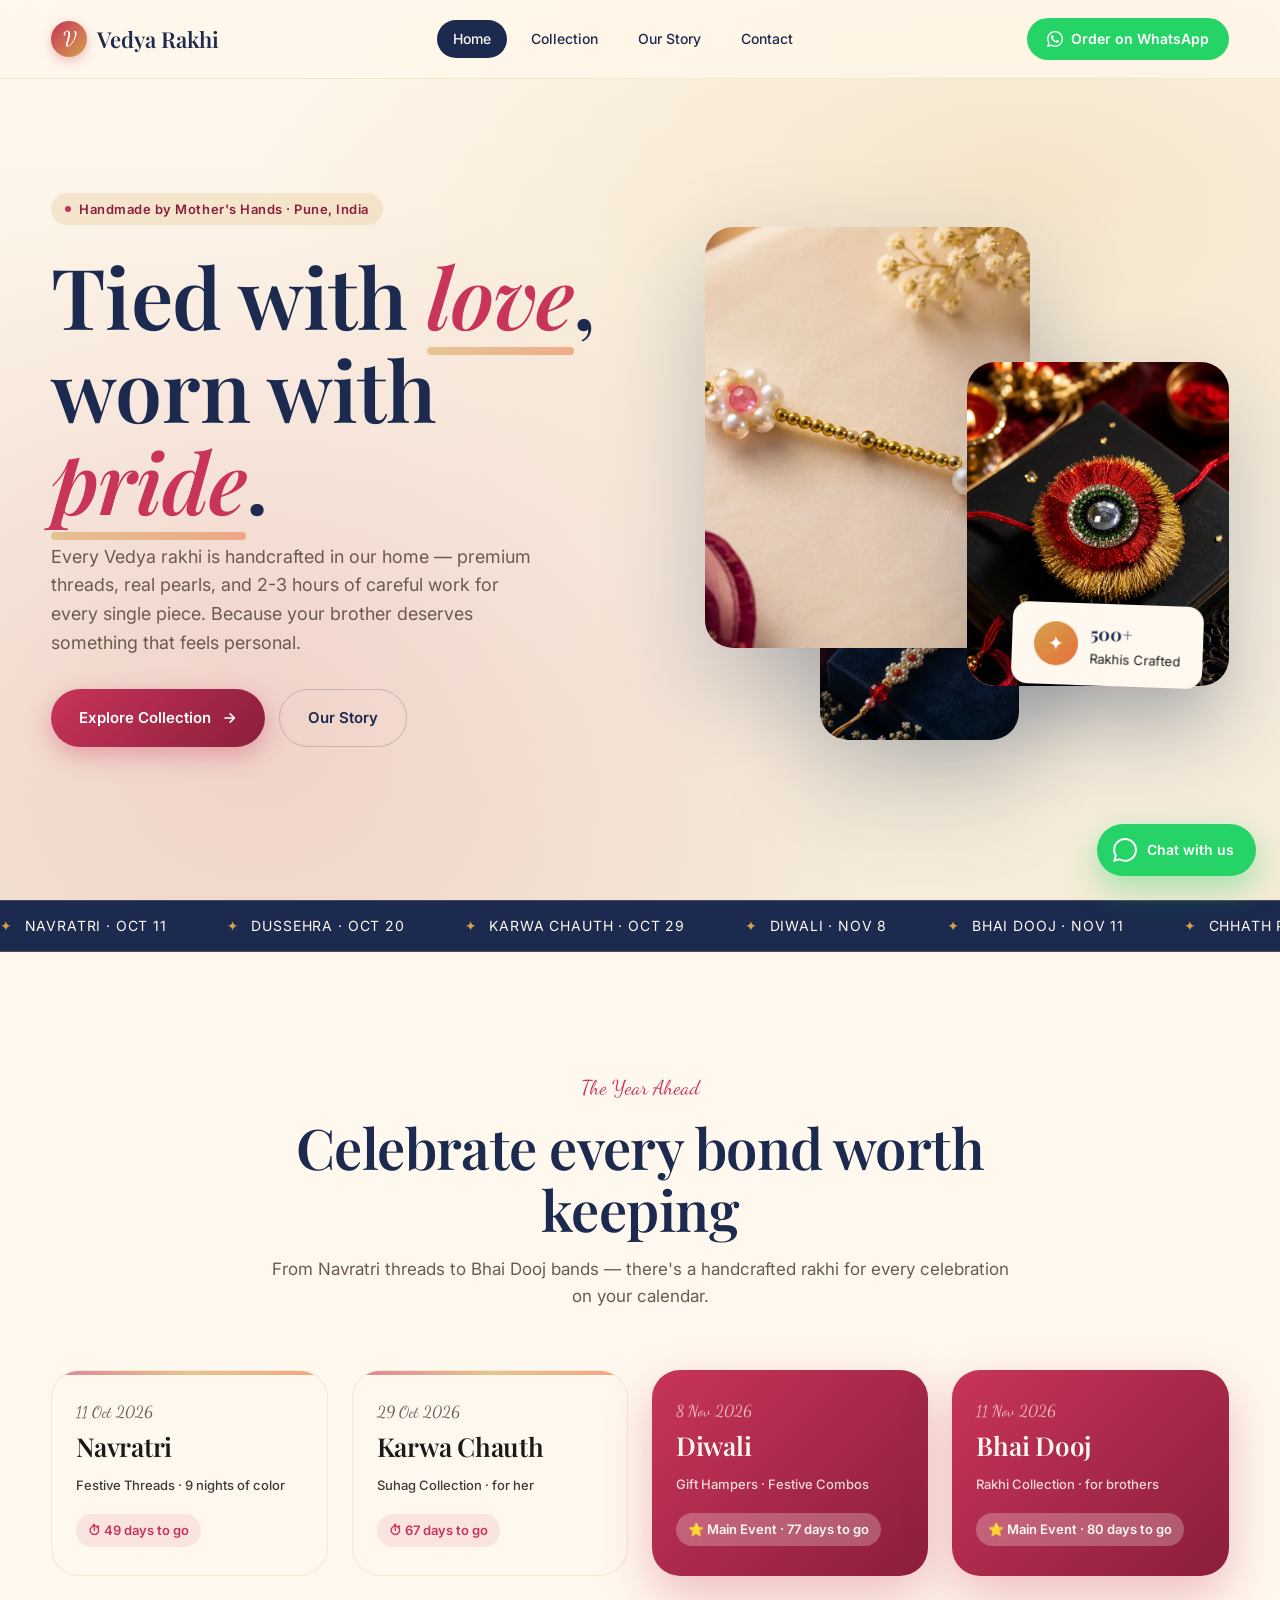
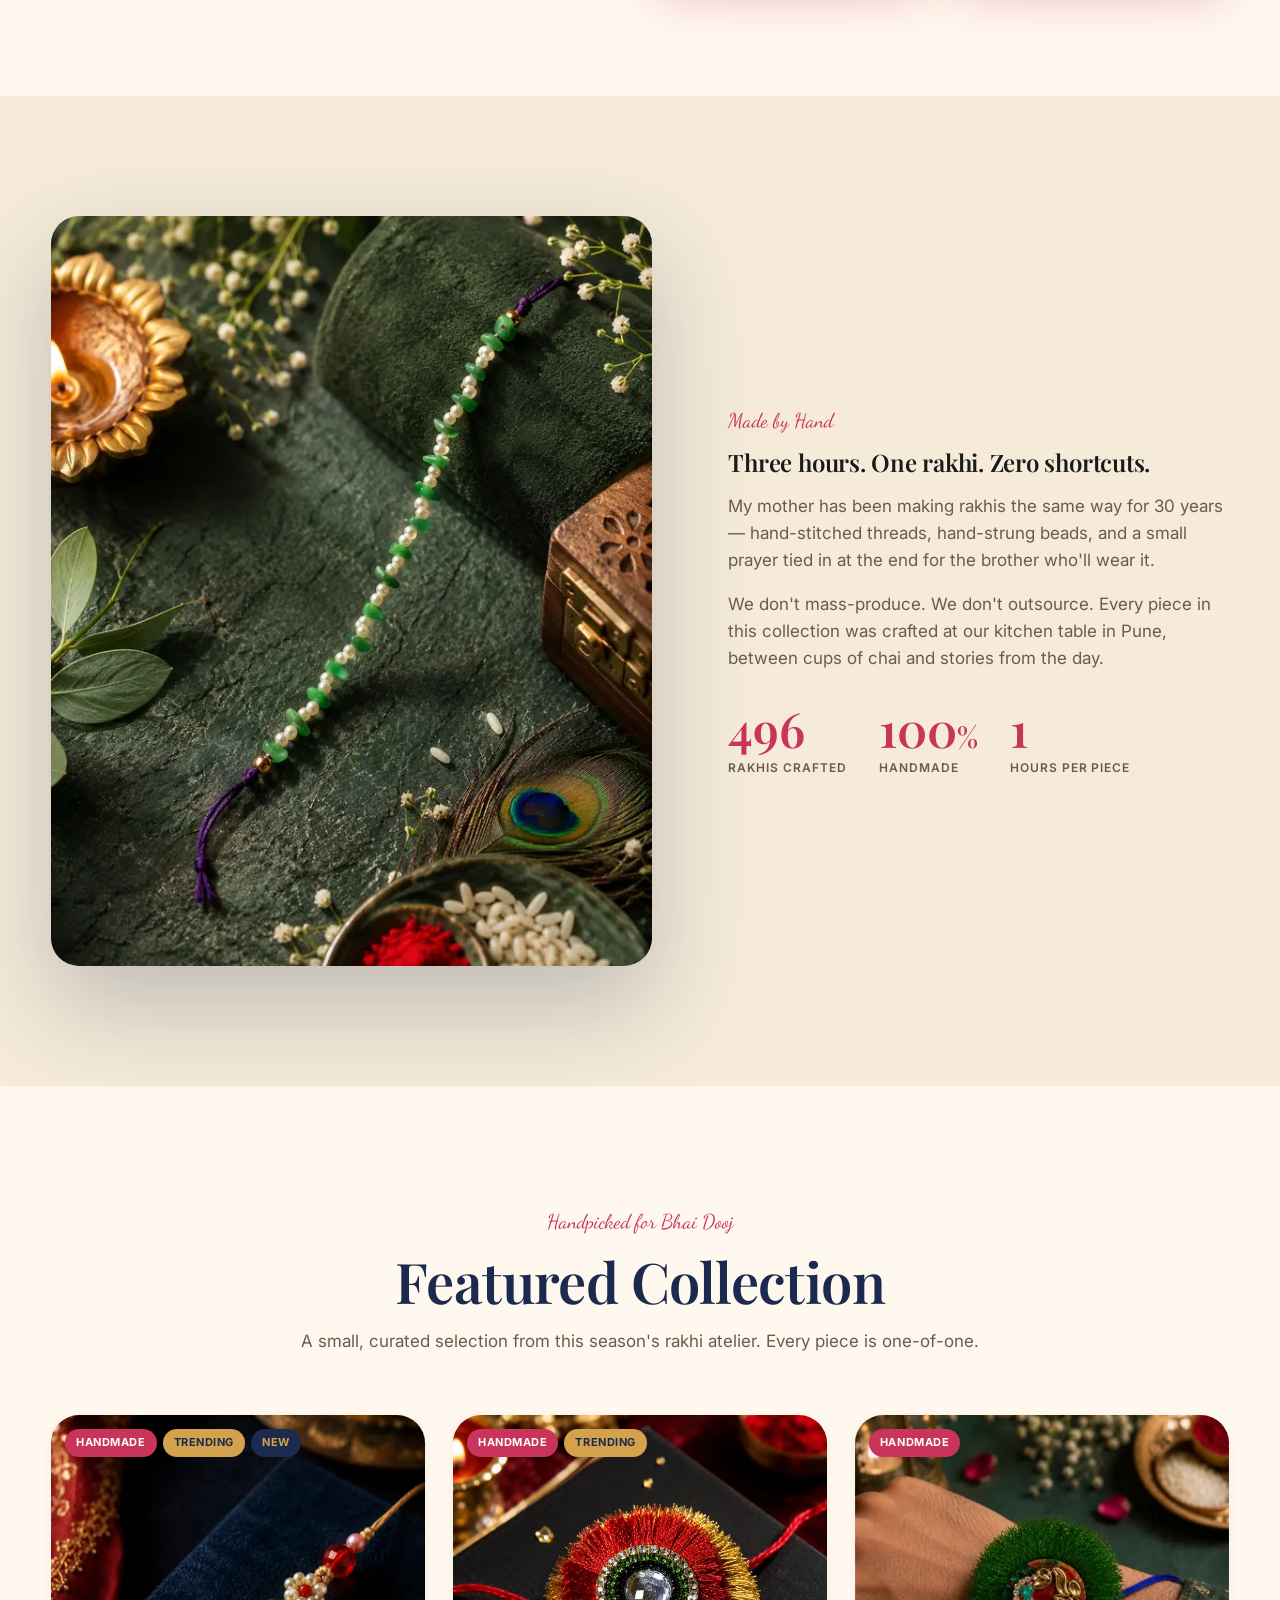
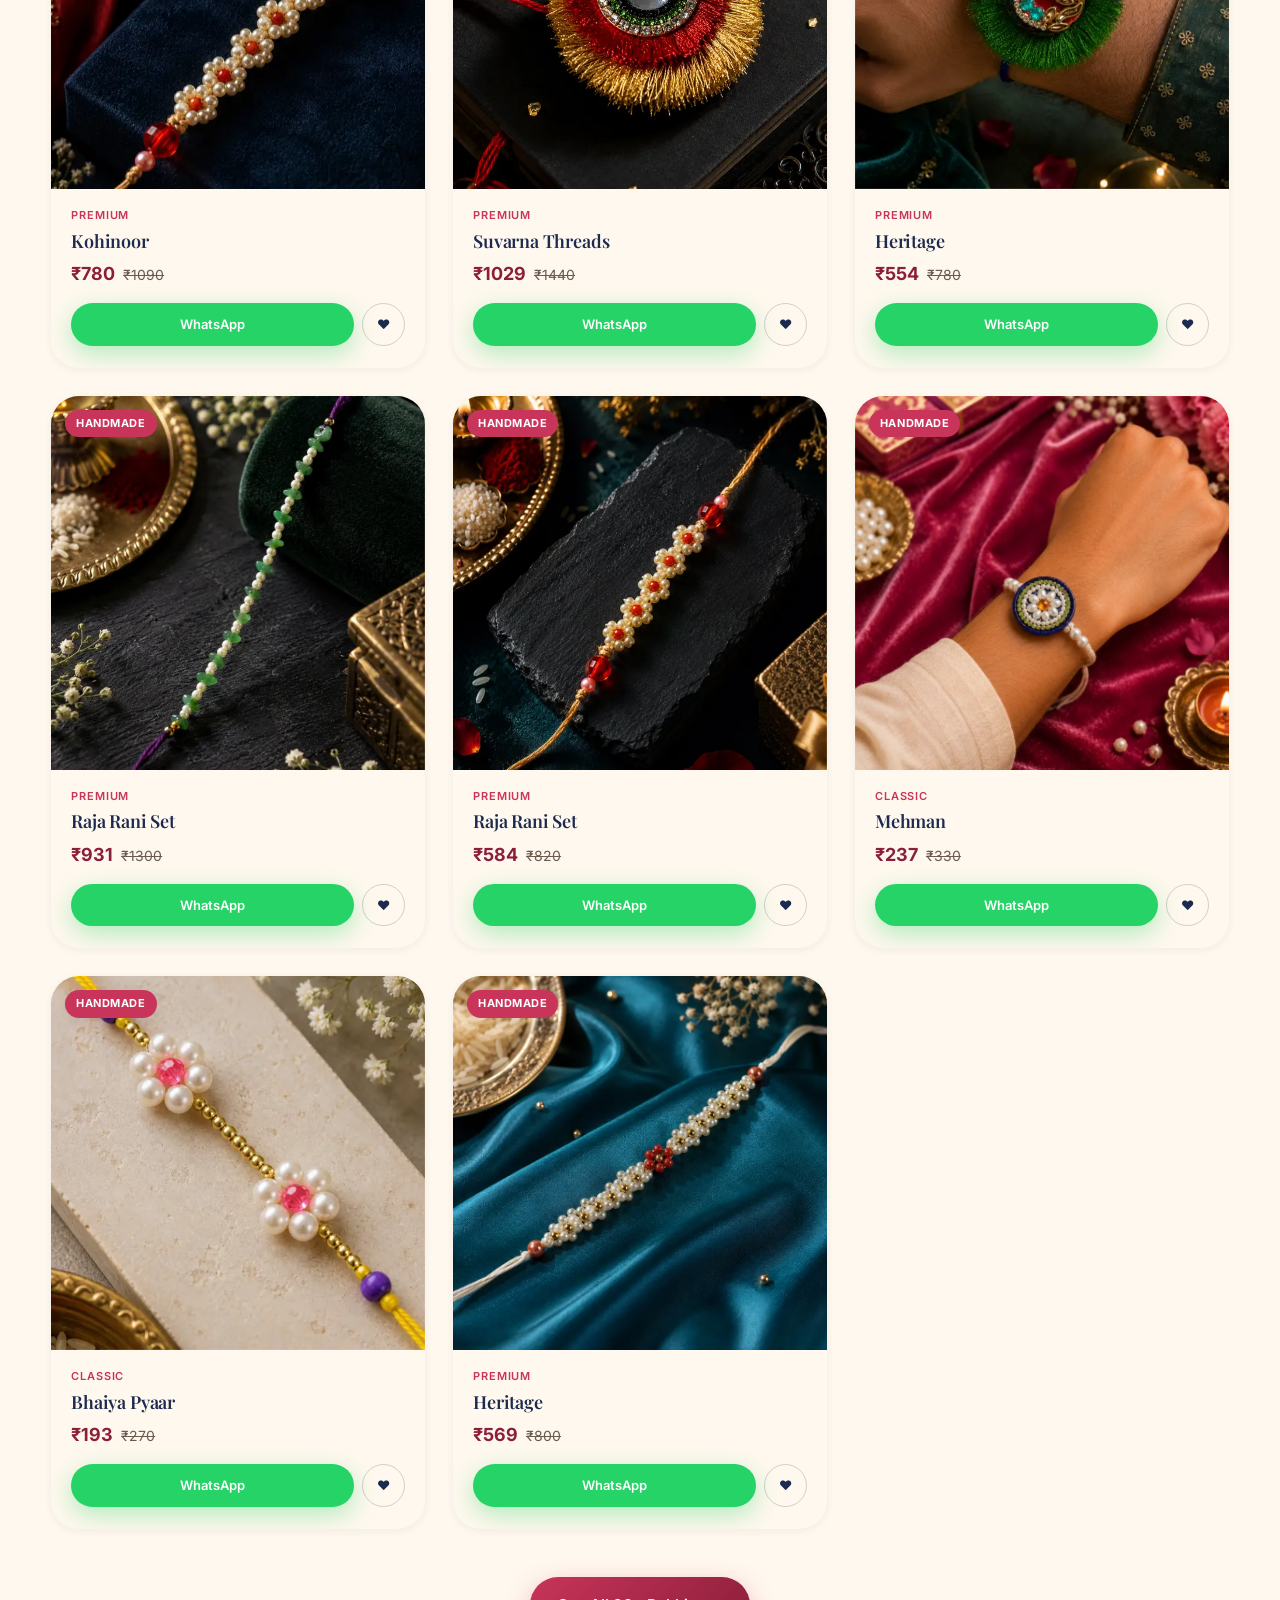
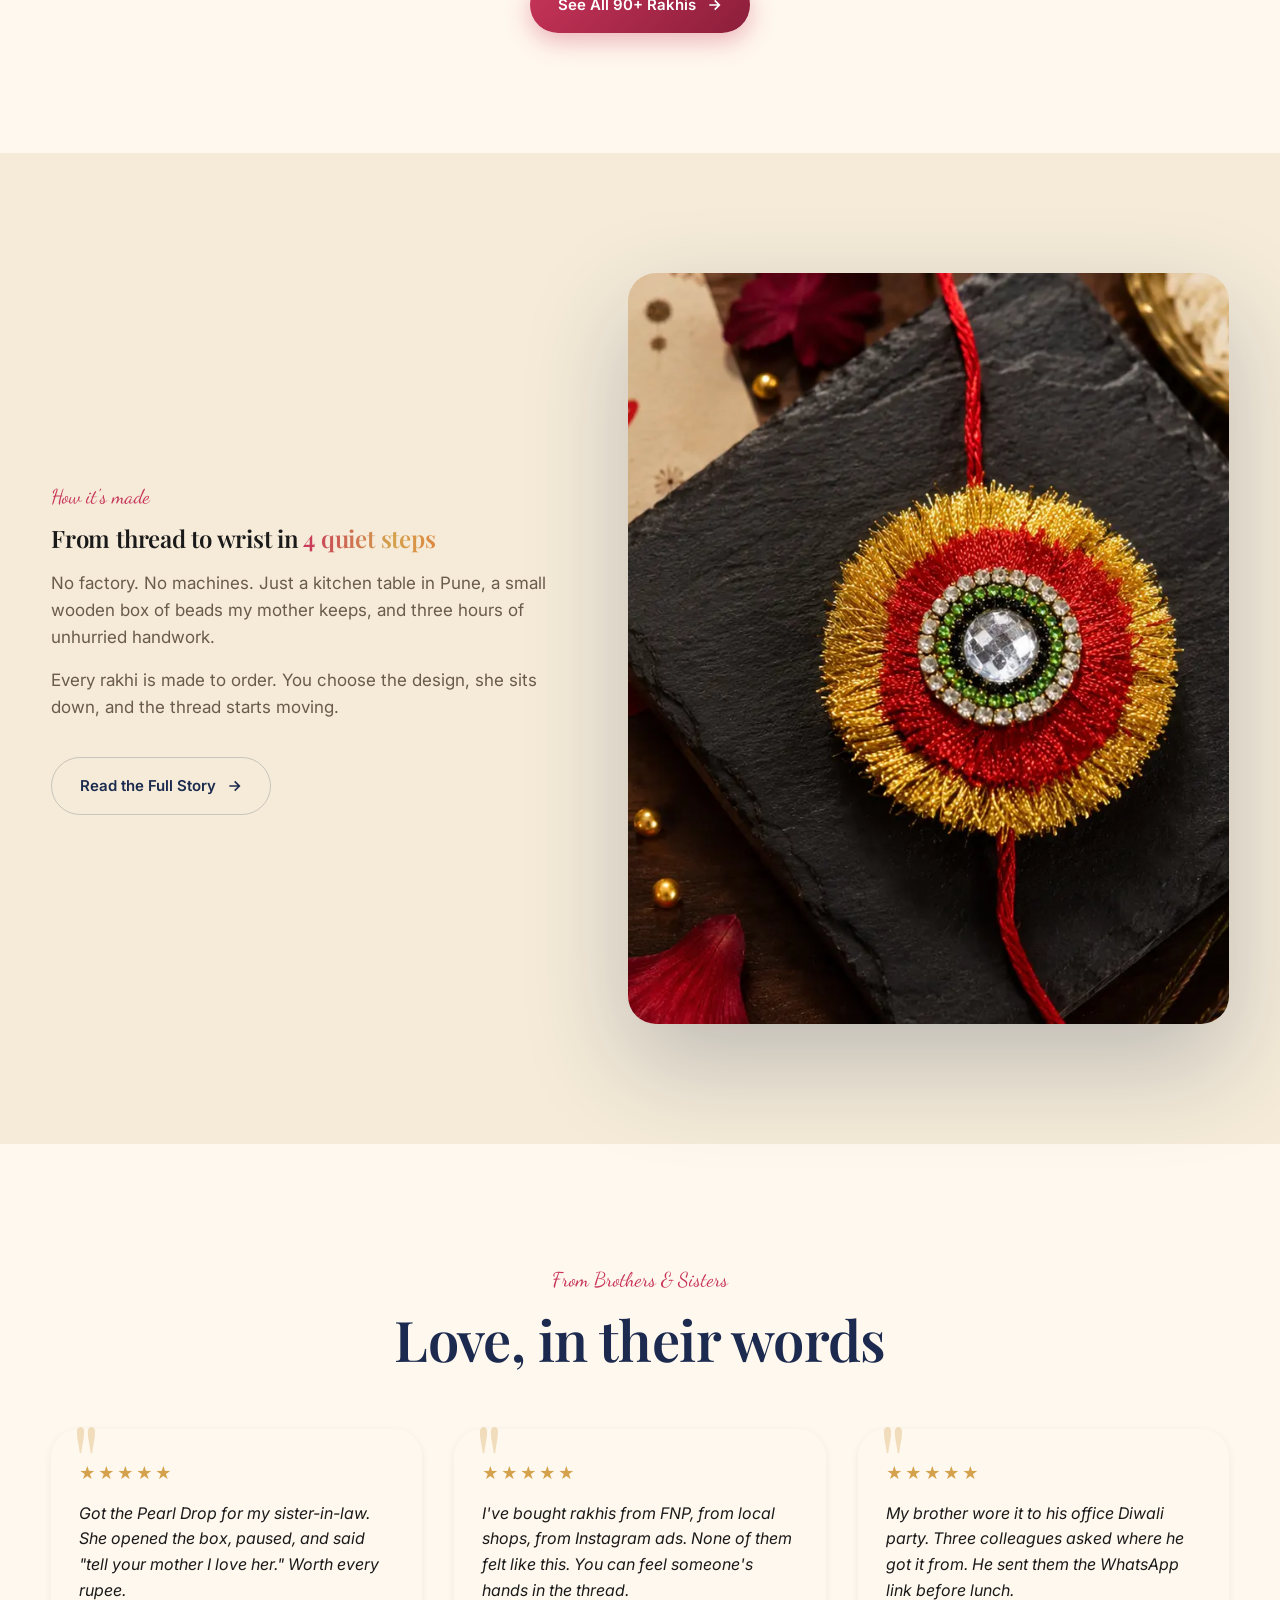
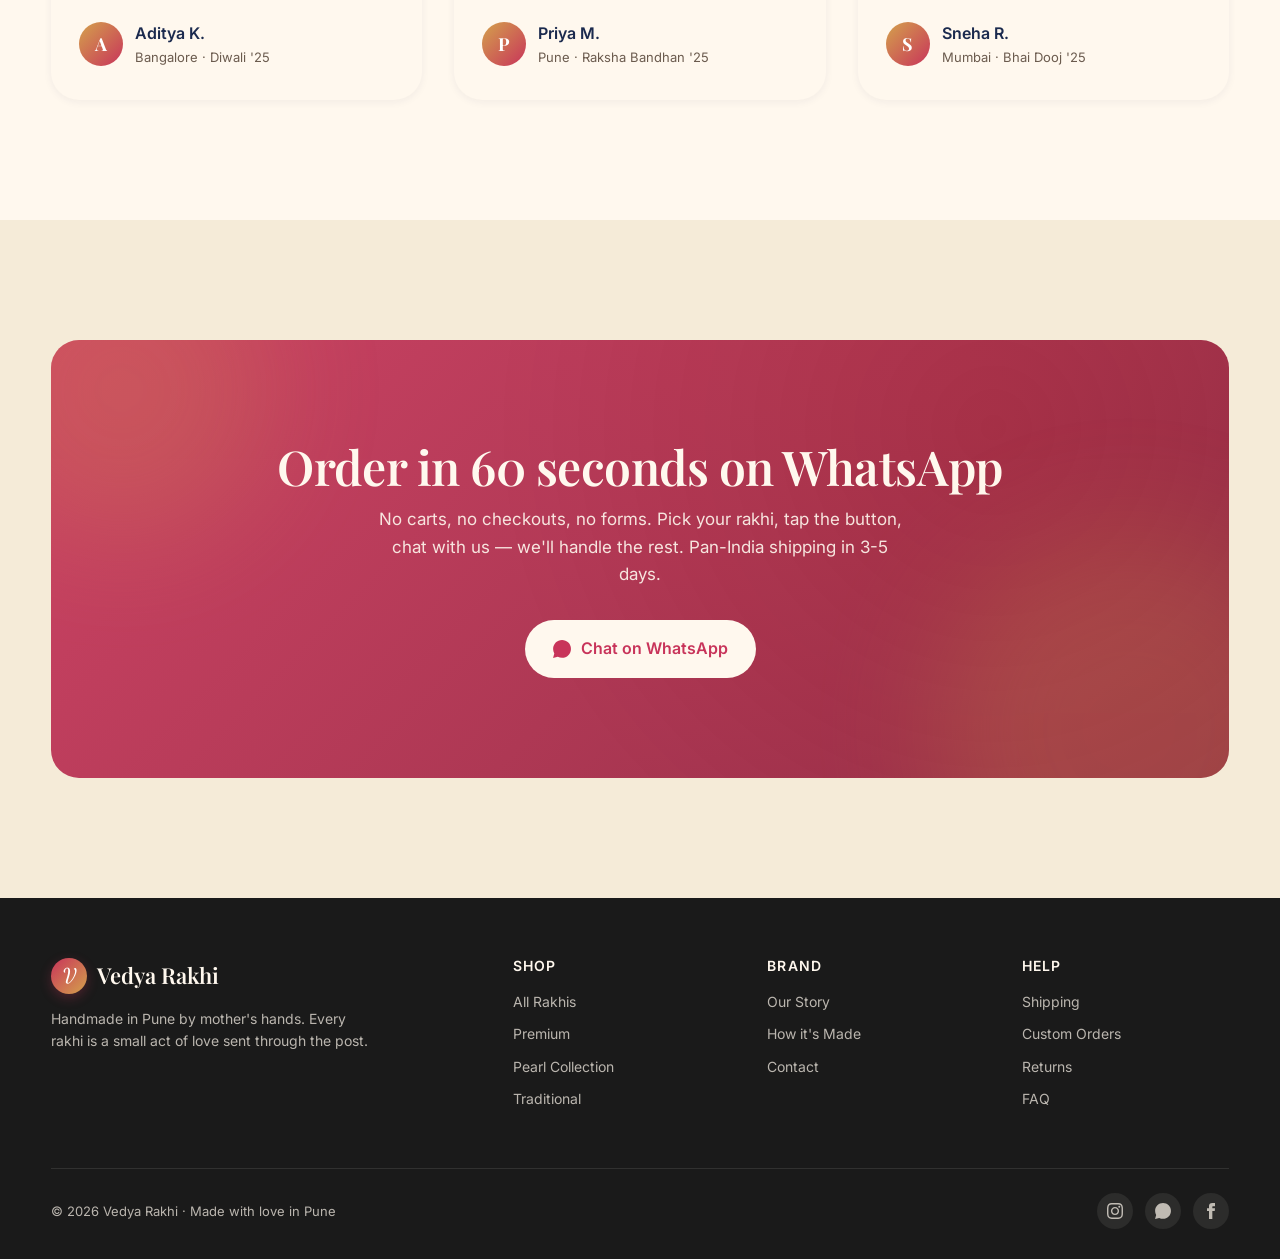
==== commit 9e698ddc: "Replace placeholders with real contact details (WhatsApp, Instagram, email)" ====
--- a/index.html
+++ b/index.html
@@ -31,7 +31,7 @@
         <a href="about.html" class="nav__link">Our Story</a>
         <a href="contact.html" class="nav__link">Contact</a>
       </div>
-      <a href="https://wa.me/91XXXXXXXXXX?text=Hi%20Vedya%20Rakhi%2C%20I%27d%20like%20to%20order" class="nav__cta" target="_blank" rel="noopener">
+      <a href="https://wa.me/919767066941?text=Hi%20Vedya%20Rakhi%2C%20I%27d%20like%20to%20order" class="nav__cta" target="_blank" rel="noopener">
         <svg viewBox="0 0 24 24" width="16" height="16" fill="currentColor"><path d="M.057 24l1.687-6.163c-1.041-1.804-1.588-3.849-1.587-5.946.003-6.556 5.338-11.891 11.893-11.891 3.181.001 6.167 1.24 8.413 3.488 2.245 2.248 3.481 5.236 3.48 8.414-.003 6.557-5.338 11.892-11.893 11.892-1.99-.001-3.951-.5-5.688-1.448L.057 24zm6.597-3.807c1.676.995 3.276 1.591 5.392 1.592 5.448 0 9.886-4.434 9.889-9.885.002-5.462-4.415-9.89-9.881-9.892-5.452 0-9.887 4.434-9.889 9.884-.001 2.225.651 3.891 1.746 5.634l-.999 3.648 3.742-.981zm11.387-5.464c-.074-.124-.272-.198-.57-.347-.297-.149-1.758-.868-2.031-.967-.272-.099-.47-.149-.669.149-.198.297-.768.967-.941 1.165-.173.198-.347.223-.644.074-.297-.149-1.255-.462-2.39-1.475-.883-.788-1.48-1.761-1.653-2.059-.173-.297-.018-.458.13-.606.134-.133.297-.347.446-.521.151-.172.2-.296.3-.495.099-.198.05-.372-.025-.521-.075-.148-.669-1.611-.916-2.206-.242-.579-.487-.501-.669-.51l-.57-.01c-.198 0-.52.074-.792.372s-1.04 1.016-1.04 2.479 1.065 2.876 1.213 3.074c.149.198 2.095 3.2 5.076 4.487.709.306 1.263.489 1.694.626.712.226 1.36.194 1.872.118.571-.085 1.758-.719 2.006-1.413.248-.695.248-1.29.173-1.414z"/></svg>
         Order on WhatsApp
       </a>
@@ -269,7 +269,7 @@
       <div class="cta-banner reveal">
         <h2 class="cta-banner__title">Order in 60 seconds on WhatsApp</h2>
         <p class="cta-banner__sub">No carts, no checkouts, no forms. Pick your rakhi, tap the button, chat with us — we'll handle the rest. Pan-India shipping in 3-5 days.</p>
-        <a href="https://wa.me/91XXXXXXXXXX?text=Hi%20Vedya%20Rakhi%2C%20I%27d%20like%20to%20order%20a%20rakhi" class="btn" target="_blank" rel="noopener">
+        <a href="https://wa.me/919767066941?text=Hi%20Vedya%20Rakhi%2C%20I%27d%20like%20to%20order%20a%20rakhi" class="btn" target="_blank" rel="noopener">
           <svg viewBox="0 0 24 24" width="18" height="18" fill="currentColor"><path d="M.057 24l1.687-6.163c-1.041-1.804-1.588-3.849-1.587-5.946.003-6.556 5.338-11.891 11.893-11.891 3.181.001 6.167 1.24 8.413 3.488 2.245 2.248 3.481 5.236 3.48 8.414-.003 6.557-5.338 11.892-11.893 11.892-1.99-.001-3.951-.5-5.688-1.448L.057 24z"/></svg>
           Chat on WhatsApp
         </a>
@@ -318,7 +318,7 @@
       <div class="footer__bottom">
         <span>© 2026 Vedya Rakhi · Made with love in Pune</span>
         <div class="footer__socials">
-          <a href="#" aria-label="Instagram"><svg width="16" height="16" viewBox="0 0 24 24" fill="currentColor"><path d="M12 2.163c3.204 0 3.584.012 4.85.07 3.252.148 4.771 1.691 4.919 4.919.058 1.265.069 1.645.069 4.849 0 3.205-.012 3.584-.069 4.849-.149 3.225-1.664 4.771-4.919 4.919-1.266.058-1.644.07-4.85.07-3.204 0-3.584-.012-4.849-.07-3.26-.149-4.771-1.699-4.919-4.92-.058-1.265-.07-1.644-.07-4.849 0-3.204.013-3.583.07-4.849.149-3.227 1.664-4.771 4.919-4.919 1.266-.057 1.645-.069 4.849-.069zm0-2.163c-3.259 0-3.667.014-4.947.072-4.358.2-6.78 2.618-6.98 6.98-.059 1.281-.073 1.689-.073 4.948 0 3.259.014 3.668.072 4.948.2 4.358 2.618 6.78 6.98 6.98 1.281.058 1.689.072 4.948.072 3.259 0 3.668-.014 4.948-.072 4.354-.2 6.782-2.618 6.979-6.98.059-1.28.073-1.689.073-4.948 0-3.259-.014-3.667-.072-4.947-.196-4.354-2.617-6.78-6.979-6.98-1.281-.059-1.69-.073-4.949-.073zm0 5.838c-3.403 0-6.162 2.759-6.162 6.162s2.759 6.163 6.162 6.163 6.162-2.759 6.162-6.163c0-3.403-2.759-6.162-6.162-6.162zm0 10.162c-2.209 0-4-1.79-4-4 0-2.209 1.791-4 4-4s4 1.791 4 4c0 2.21-1.791 4-4 4zm6.406-11.845c-.796 0-1.441.645-1.441 1.44s.645 1.44 1.441 1.44c.795 0 1.439-.645 1.439-1.44s-.644-1.44-1.439-1.44z"/></svg></a>
+          <a href="https://instagram.com/vedyarakhi" target="_blank" rel="noopener" aria-label="Instagram"><svg width="16" height="16" viewBox="0 0 24 24" fill="currentColor"><path d="M12 2.163c3.204 0 3.584.012 4.85.07 3.252.148 4.771 1.691 4.919 4.919.058 1.265.069 1.645.069 4.849 0 3.205-.012 3.584-.069 4.849-.149 3.225-1.664 4.771-4.919 4.919-1.266.058-1.644.07-4.85.07-3.204 0-3.584-.012-4.849-.07-3.26-.149-4.771-1.699-4.919-4.92-.058-1.265-.07-1.644-.07-4.849 0-3.204.013-3.583.07-4.849.149-3.227 1.664-4.771 4.919-4.919 1.266-.057 1.645-.069 4.849-.069zm0-2.163c-3.259 0-3.667.014-4.947.072-4.358.2-6.78 2.618-6.98 6.98-.059 1.281-.073 1.689-.073 4.948 0 3.259.014 3.668.072 4.948.2 4.358 2.618 6.78 6.98 6.98 1.281.058 1.689.072 4.948.072 3.259 0 3.668-.014 4.948-.072 4.354-.2 6.782-2.618 6.979-6.98.059-1.28.073-1.689.073-4.948 0-3.259-.014-3.667-.072-4.947-.196-4.354-2.617-6.78-6.979-6.98-1.281-.059-1.69-.073-4.949-.073zm0 5.838c-3.403 0-6.162 2.759-6.162 6.162s2.759 6.163 6.162 6.163 6.162-2.759 6.162-6.163c0-3.403-2.759-6.162-6.162-6.162zm0 10.162c-2.209 0-4-1.79-4-4 0-2.209 1.791-4 4-4s4 1.791 4 4c0 2.21-1.791 4-4 4zm6.406-11.845c-.796 0-1.441.645-1.441 1.44s.645 1.44 1.441 1.44c.795 0 1.439-.645 1.439-1.44s-.644-1.44-1.439-1.44z"/></svg></a>
           <a href="#" aria-label="WhatsApp"><svg width="16" height="16" viewBox="0 0 24 24" fill="currentColor"><path d="M.057 24l1.687-6.163c-1.041-1.804-1.588-3.849-1.587-5.946.003-6.556 5.338-11.891 11.893-11.891 3.181.001 6.167 1.24 8.413 3.488 2.245 2.248 3.481 5.236 3.48 8.414-.003 6.557-5.338 11.892-11.893 11.892-1.99-.001-3.951-.5-5.688-1.448L.057 24z"/></svg></a>
           <a href="#" aria-label="Facebook"><svg width="16" height="16" viewBox="0 0 24 24" fill="currentColor"><path d="M9 8h-3v4h3v12h5v-12h3.642l.358-4h-4v-1.667c0-.955.192-1.333 1.115-1.333h2.885v-5h-3.808c-3.596 0-5.192 1.583-5.192 4.615v3.385z"/></svg></a>
         </div>
@@ -327,7 +327,7 @@
   </footer>
 
   <!-- WHATSAPP FLOATING -->
-  <a href="https://wa.me/91XXXXXXXXXX?text=Hi%20Vedya%20Rakhi%2C%20I%27d%20like%20to%20know%20more" class="wa-float" target="_blank" rel="noopener" aria-label="Chat on WhatsApp">
+  <a href="https://wa.me/919767066941?text=Hi%20Vedya%20Rakhi%2C%20I%27d%20like%20to%20know%20more" class="wa-float" target="_blank" rel="noopener" aria-label="Chat on WhatsApp">
     <svg viewBox="0 0 24 24" fill="currentColor"><path d="M.057 24l1.687-6.163c-1.041-1.804-1.588-3.849-1.587-5.946.003-6.556 5.338-11.891 11.893-11.891 3.181.001 6.167 1.24 8.413 3.488 2.245 2.248 3.481 5.236 3.48 8.414-.003 6.557-5.338 11.892-11.893 11.892-1.99-.001-3.951-.5-5.688-1.448L.057 24zm6.597-3.807c1.676.995 3.276 1.591 5.392 1.592 5.448 0 9.886-4.434 9.889-9.885.002-5.462-4.415-9.89-9.881-9.892-5.452 0-9.887 4.434-9.889 9.884-.001 2.225.651 3.891 1.746 5.634l-.999 3.648 3.742-.981z"/></svg>
     <span class="wa-float__label">Chat with us</span>
   </a>
@@ -364,7 +364,7 @@
               ${i === 0 ? '<span class="badge badge--new">New</span>' : ''}
             </div>
             <div class="product__quickview">
-              <button class="product__quickview-btn" onclick="window.open('https://wa.me/91XXXXXXXXXX?text=${encodeURIComponent(`Hi Vedya Rakhi, I'm interested in the ${p.name} (₹${p.price})`)}', '_blank')">Order Now</button>
+              <button class="product__quickview-btn" onclick="window.open('https://wa.me/919767066941?text=${encodeURIComponent(`Hi Vedya Rakhi, I'm interested in the ${p.name} (₹${p.price})`)}', '_blank')">Order Now</button>
             </div>
           </div>
           <div class="product__body">
@@ -375,7 +375,7 @@
               <span class="product__price-was">₹${Math.round(p.price * 1.4 / 10) * 10}</span>
             </div>
             <div class="product__cta">
-              <a href="https://wa.me/91XXXXXXXXXX?text=${encodeURIComponent(`Hi Vedya Rakhi, I'm interested in the ${p.name} (₹${p.price})`)}" class="btn btn--whatsapp" target="_blank" rel="noopener">WhatsApp</a>
+              <a href="https://wa.me/919767066941?text=${encodeURIComponent(`Hi Vedya Rakhi, I'm interested in the ${p.name} (₹${p.price})`)}" class="btn btn--whatsapp" target="_blank" rel="noopener">WhatsApp</a>
               <button class="btn btn--ghost" aria-label="Save">♥</button>
             </div>
           </div>
